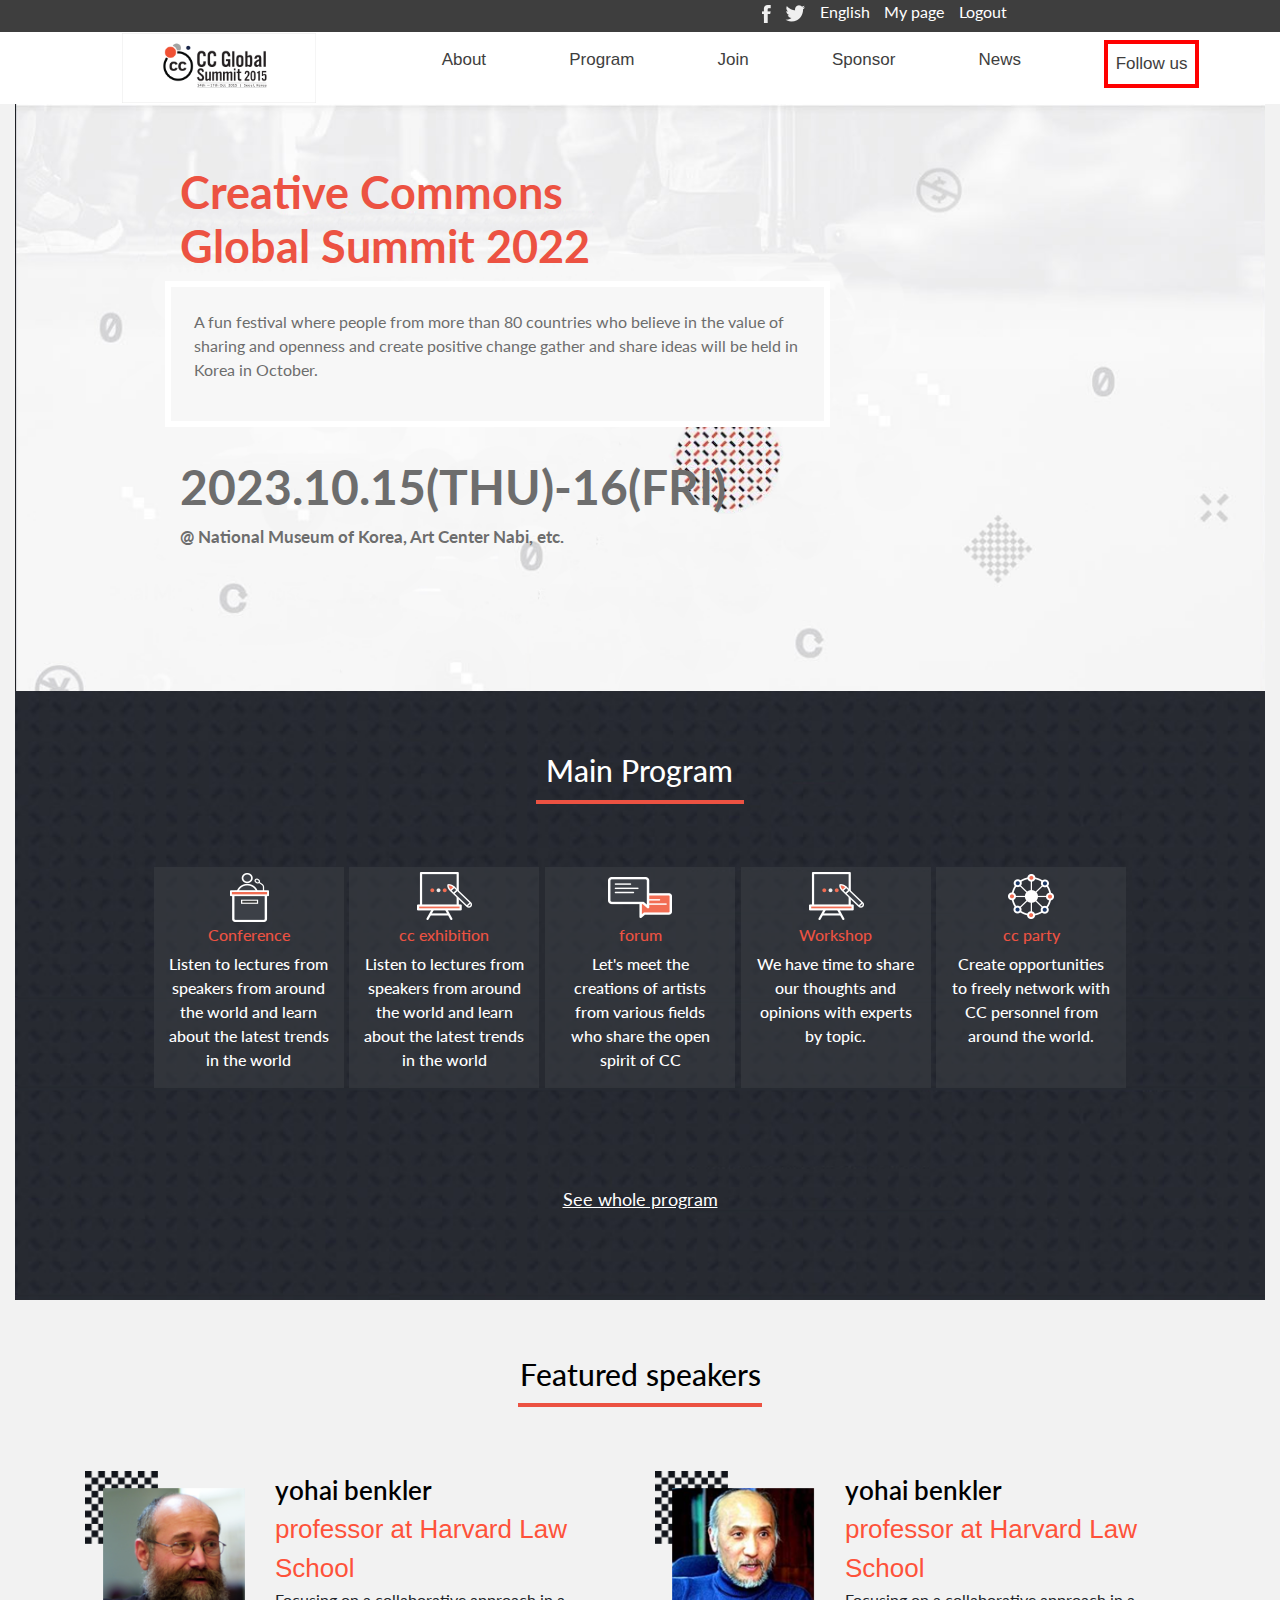
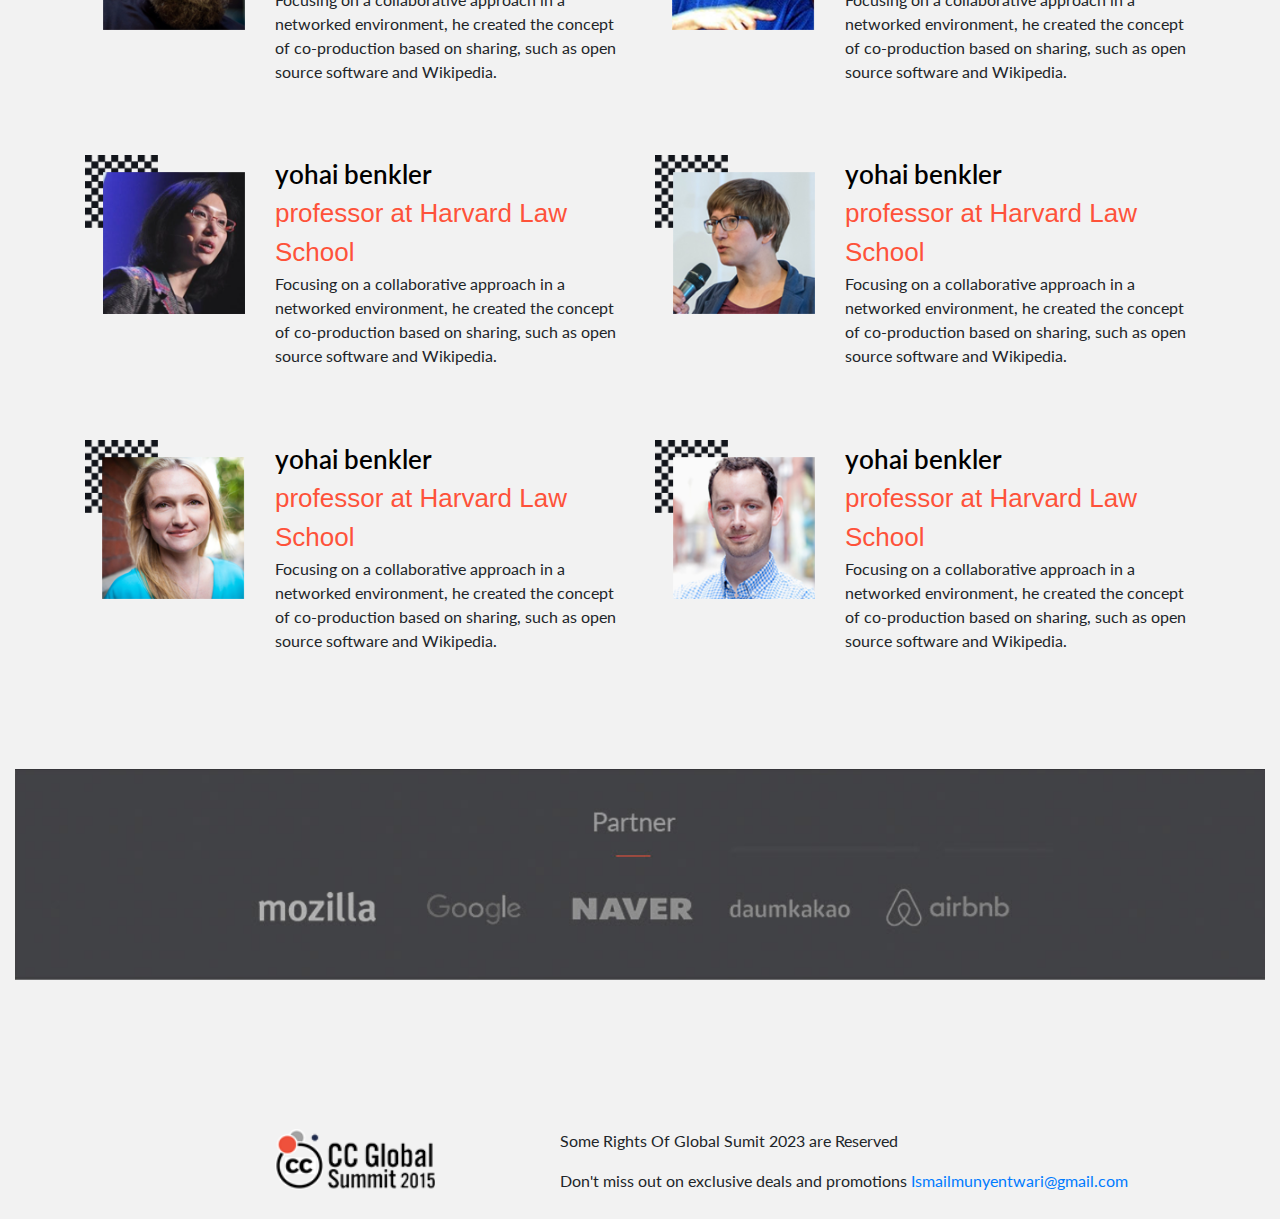
==== index.html @ f2c5ce10 "Add changes to the project" ====
<!doctype html>
<html lang="en">

<head>
    <!-- Required meta tags -->
    <meta charset="utf-8">
    <meta name="viewport" content="width=device-width, initial-scale=1, shrink-to-fit=no">
    <link href="https://fonts.googleapis.com/css2?family=Lato:ital,wght@0,300;0,700;0,900;1,400&display=swap" rel="stylesheet">

    <!-- Bootstrap CSS -->
    <link rel="stylesheet" href="https://stackpath.bootstrapcdn.com/bootstrap/4.5.2/css/bootstrap.min.css" integrity="sha384-JcKb8q3iqJ61gNV9KGb8thSsNjpSL0n8PARn9HuZOnIxN0hoP+VmmDGMN5t9UJ0Z"
        crossorigin="anonymous">

    <link rel="stylesheet" href="css/main.css">

    <title>Capstone</title>
</head>

<body>
    <div class="container-fluid">
        <!--upper navigation-->


        <div class="row top_navigation">
            <div class="col-7"></div>
            <div class="col-3">
                <ul>
                    <li>
                        <img src="images/facebook.png" alt="facebook">
                    </li>
                    <li>
                        <img src="images/twitter.png" alt="twitter">
                    </li>
                    <li>English</li>
                    <li>My page</li>
                    <li>Logout</li>
                </ul>
            </div>
            <div class="col-2"></div>
        </div>

        <!--Lower navigation-->
        <div class="row lower_navigation">
            <div class="col-1"></div>
            <div class="col-2 about_logo">
                <img src="images/about_logo.png" alt="">
            </div>
            <div class="col-1"></div>
            <div class="col-8">
                <ul>
                    <li>
                        <a href="##">About</a>
                    </li>
                    <li>
                        <a href="##">Program</a>
                    </li>
                    <li>
                        <a href="##">Join</a>
                    </li>
                    <li>
                        <a href="##">Sponsor</a>
                    </li>
                    <li>
                        <a href="##">News</a>
                    </li>
                    <li>
                        <a href="##">Follow us</a>
                    </li>
                </ul>
            </div>

        </div>




        <!--main section-->
        <div class="container-fluid main-section" style="background-image:url('images/background.png');background-repeat:no-repeat;background-size:cover;margin:0px 0px !important;">
            <div class="row">

                <div class="container">
                    <div class="row">
                        <div class="col-1"></div>
                        <div class="col-11">
                            <h1 class="main_header">Creative Commons
                                <br> Global Summit 2022</h1>
                        </div>
                    </div>
                    <div class="row">
                        <div class="col-1"></div>
                        <div class="col-7 main_paragraph">
                            <p>
                                A fun festival where people from more than 80 countries who believe in the value of sharing and openness and create positive
                                change gather and share ideas will be held in Korea in October.
                            </p>

                        </div>
                    </div>
                    <div class="row">
                        <div class="col-1"></div>
                        <div class="col-7 bottom-header">
                            <h2>
                                2023.10.15(THU)-16(FRI)
                            </h2>
                            <p>@ National Museum of Korea, Art Center Nabi, etc.</p>
                        </div>
                    </div>


                </div>
            </div>
        </div>

        <div>

            <!--midder section-->
            <section class="container-fluid midder_section" style="background-image:url('images/program-bg.png');background-repeat:no-repeat;background-size:cover">
                <div class="row">
                    <div class="col-12">
                        <center>
                            <h2>Main Program</h2>
                        </center>
                    </div>
                    <div class="container cards-container">
                        <div class="row cards">

                            <div class="col-2">
                                <center>
                                    <img src="images/program_icon_01.png" alt="">
                                </center>
                                <center>
                                    <h3>Conference</h3>
                                </center>
                                <p>Listen to lectures from speakers from around the world and learn about the latest trends
                                    in the world</p>
                            </div>
                            <div class="col-2">
                                <center>
                                    <img src="images/program_icon_04.png" alt="">
                                </center>
                                <center>
                                    <h3>cc exhibition</h3>
                                </center>
                                <p>Listen to lectures from speakers from around the world and learn about the latest trends
                                    in the world</p>
                            </div>
                            <div class="col-2">
                                <center>
                                    <img src="images/program_icon_03.png" alt="">
                                </center>
                                <center>
                                    <h3>forum</h3>
                                </center>
                                <p>Let's meet the creations of artists from various fields who share the open spirit of CC</p>
                            </div>
                            <div class="col-2">
                                <center>
                                    <img src="images/program_icon_04.png" alt="">
                                </center>
                                <center>
                                    <h3>Workshop</h3>
                                </center>
                                <p>We have time to share our thoughts and opinions with experts by topic.</p>
                            </div>
                            <div class="col-2">
                                <center>
                                    <img src="images/program_icon_05.png" alt="">
                                </center>
                                <center>
                                    <h3>cc party</h3>
                                </center>
                                <p>Create opportunities to freely network with CC personnel from around the world.</p>
                            </div>

                        </div>

                    </div>

                </div>
                <div class="row down_part">
                    <div class="col-12">

                        <center>
                            <span>
                                <a href="##">See whole program </a>
                            </span>
                        </center>

                    </div>
                </div>
            </section>




            <!--Down section-->
            <section class="container down_section">


                <div class="row">
                    <div class="col-12">
                        <center>
                            <h2>Featured speakers</h2>
                        </center>
                    </div>
                </div>

                <div class="row speakers_cards">
                    <div class="col-6">
                        <div class="row">
                            <div class="col-4 speakers">
                                <img src="images/speaker_01.png" alt="">
                            </div>
                            <div class="col-8">
                                <p>
                                    <span class="name">yohai benkler</span>
                                    <br>
                                    <span class="proffesionalism">
                                        professor at Harvard Law School
                                    </span>
                                    <br> Focusing on a collaborative approach in a networked environment, he created the concept
                                    of co-production based on sharing, such as open source software and Wikipedia.</p>
                            </div>
                        </div>
                    </div>
                    <div class="col-6">
                        <div class="row speakers">
                            <div class="col-4">
                                <img src="images/speaker_02.png" alt="">
                            </div>
                            <div class="col-8">
                                <p>
                                    <span class="name">yohai benkler</span>
                                    <br>
                                    <span class="proffesionalism">professor at Harvard Law School</span>
                                    <br> Focusing on a collaborative approach in a networked environment, he created the concept
                                    of co-production based on sharing, such as open source software and Wikipedia.</p>
                            </div>
                        </div>
                    </div>
                </div>

                <div class="row speakers_cards">
                    <div class="col-6">
                        <div class="row">
                            <div class="col-4 speakers">
                                <img src="images/speaker_03.png" alt="">
                            </div>
                            <div class="col-8">
                                <p>
                                    <span class="name">yohai benkler</span>
                                    <br>
                                    <span class="proffesionalism">
                                        professor at Harvard Law School
                                    </span>
                                    <br> Focusing on a collaborative approach in a networked environment, he created the concept
                                    of co-production based on sharing, such as open source software and Wikipedia.</p>
                            </div>
                        </div>
                    </div>
                    <div class="col-6">
                        <div class="row speakers">
                            <div class="col-4">
                                <img src="images/speaker_04.png" alt="">
                            </div>
                            <div class="col-8">
                                <p>
                                    <span class="name">yohai benkler</span>
                                    <br>
                                    <span class="proffesionalism">professor at Harvard Law School</span>
                                    <br> Focusing on a collaborative approach in a networked environment, he created the concept
                                    of co-production based on sharing, such as open source software and Wikipedia.</p>
                            </div>
                        </div>
                    </div>
                </div>


                <div class="row speakers_cards">
                    <div class="col-6">
                        <div class="row">
                            <div class="col-4 speakers">
                                <img src="images/speaker_05.png" alt="">
                            </div>
                            <div class="col-8">
                                <p>
                                    <span class="name">yohai benkler</span>
                                    <br>
                                    <span class="proffesionalism">
                                        professor at Harvard Law School
                                    </span>
                                    <br> Focusing on a collaborative approach in a networked environment, he created the concept
                                    of co-production based on sharing, such as open source software and Wikipedia.</p>
                            </div>
                        </div>
                    </div>
                    <div class="col-6">
                        <div class="row speakers">
                            <div class="col-4">
                                <img src="images/speaker_06.png" alt="">
                            </div>
                            <div class="col-8">
                                <p>
                                    <span class="name">yohai benkler</span>
                                    <br>
                                    <span class="proffesionalism">professor at Harvard Law School</span>
                                    <br> Focusing on a collaborative approach in a networked environment, he created the concept
                                    of co-production based on sharing, such as open source software and Wikipedia.</p>
                            </div>
                        </div>
                    </div>
                </div>

            </section>

            <!-- partners -->
            <div class="container-fluid partners" style="background-image:url('./images/partners.png');background-size:contain;background-repeat:no-repeat">

            </div>

            <!-- footer -->
            <div class="container footer">
                <div class="row">
                    <div class="col-2"></div>
                    <div class="col-2 footer-logo">
                        <img src="./images/logo.png" alt="">
                    </div>
                    <div class="col-1"></div>
                    <div class="col-7">
                    <p>Some Rights Of Global Sumit 2023 are Reserved</p>
                    <p>Don't miss out on exclusive deals and promotions
                        <a href="##">Ismailmunyentwari@gmail.com</a>
                    </p>
                </div>
            </div>
        </div>





        <!-- Optional JavaScript -->
        <!-- jQuery first, then Popper.js, then Bootstrap JS -->
        <script src="https://code.jquery.com/jquery-3.5.1.slim.min.js" integrity="sha384-DfXdz2htPH0lsSSs5nCTpuj/zy4C+OGpamoFVy38MVBnE+IbbVYUew+OrCXaRkfj"
            crossorigin="anonymous"></script>
        <script src="https://cdn.jsdelivr.net/npm/@popperjs/core@2.16.6/dist/umd/popper.min.js" integrity="sha384-wHAiFfRlMFy6i5SRaxvfOCifBUQy1xHdJ/yoi7FRNXMRBu5WHdZYu1hA6ZOblgut"
            crossorigin="anonymous"></script>
        <script src="https://stackpath.bootstrapcdn.com/bootstrap/4.5.2/js/bootstrap.min.js" integrity="sha384-B4gt1jrGC7Jh4AgTPSdUtOBvfO8shuf57BaghqFfPlYxofvL8/KUEfYiJOMMV+rV"
            crossorigin="anonymous"></script>
</body>

</html>
---- css/main.css ----
*{
    margin:0;
    padding:0;
    box-sizing: border-box;
    font-family: 'Lato', sans-serif;
}
body{
    background-color:#f2f2f2;
}
.top_navigation{
    height:2rem;
    background:#3e3e3e;
    
}
.top_navigation ul{
    display:flex;
}
.top_navigation ul li{
 color:white;
 margin-right:5%;
 list-style-type:none;
}


.lower_navigation{
    height:auto;
    display: flex;
    align-items:center;
    background:#ffffff;

}
.lower_navigation ul{
    display:flex;
    align-items:center;
    justify-content:space-between;
    padding-right:8%;
    
}
.lower_navigation ul li {
 list-style-type:none;
}
.lower_navigation ul li a{
    text-decoration:none;
    color: #3e3e3e;
    font-family: 'poppins', sans-serif;
    font-weight:500;
    font-size:17px;
   }
.lower_navigation ul li:nth-child(6){
    border:4px solid red;
    padding: 1% 1%;
    margin-top:1%;
   }
   .about_logo img{
       height:70px;

   }
   .main-section{
       height:auto;
       padding-bottom:10%;
       
       
   }
   .main_header{
       font-size:45px;
       color:#ec5242;
       font-weight:bold;
       padding-top:6%;
   }
   a{
    text-decoration: none;
   }
   .main_paragraph{
    background-color:#f7f7f7;
    padding:2% 2%;
    border:6px solid white;
}
   .main_paragraph p{
       color:#6d6d6d;
   }
   .bottom-header h2{
       padding-top:5%;
    font-family:'lato', sans-serif;
    font-size:48px;
    font-weight:bold;
    color:#6d6d6d;
    
   }

   .bottom-header p{
 font-family:'lato', sans-serif;
 font-size:17px;
 font-weight:bold;
 color:#6d6d6d;
 
}
.midder_section{
    padding-bottom:7%;
    height:auto;
}
.midder_section h2{
    text-align:center;
    padding-top:5%;
    width:17%;
    padding-bottom:1%;
    border-bottom:4px solid #ec5242;
    font-size:30px;
    justify-content:center;
    font-family:'lato', sans-serif;
    color:#ffffff;
}
.cards-container{
    display:flex;
    justify-content:center;
    gap:1% !important;
}
.cards{
    display: flex;
    margin-top:5%;
    justify-content:center;
    gap:0.5%;
}
.cards div{
    background-color:#3d404783;  
}
.cards .col-2:hover{
    border:2px solid white; 
}
.cards div p{
    color:white;
    text-align:center;
    font-weight:500;
    
}
.cards div h3{
    color:#ec5242;
    font-family: 'lato', sans-serif;
    font-size:16px;
    
}
.down_part{
    display:flex;
    justify-content:center;
}
.down_part{
    margin-top:8%;
}
.down_part span a{
    color:white;
    text-decoration:underline;
    font-size:18px;
    font-family:'lato', sans-serif; 
}
.down_section{
    height:auto;
    padding-bottom:8%;
}

.down_section h2{
    text-align:center;
    padding-top:5%;
    width:22%;
    border-width:20%;
    padding-bottom:1%;
    border-bottom:4px solid #ec5242;
    font-size:30px;
    justify-content:center;
    font-family:'lato', sans-serif;
    color:#000000;
}
.speakers img{
    width:100%;
}
.speakers_cards{
    margin-top:5%;
}
.name{
color:#000000;
font-size:26px;
font-weight:600;
}
.proffesionalism{
    color:#fe523a;
    font-size:26px;
    font-weight:500;
    font-family:'lato-italic', sans-serif;
}
.partners{
height:40vh;
}
.footer-logo{
    height:10vh;
}
.footer-logo img{
    width:100%;
}
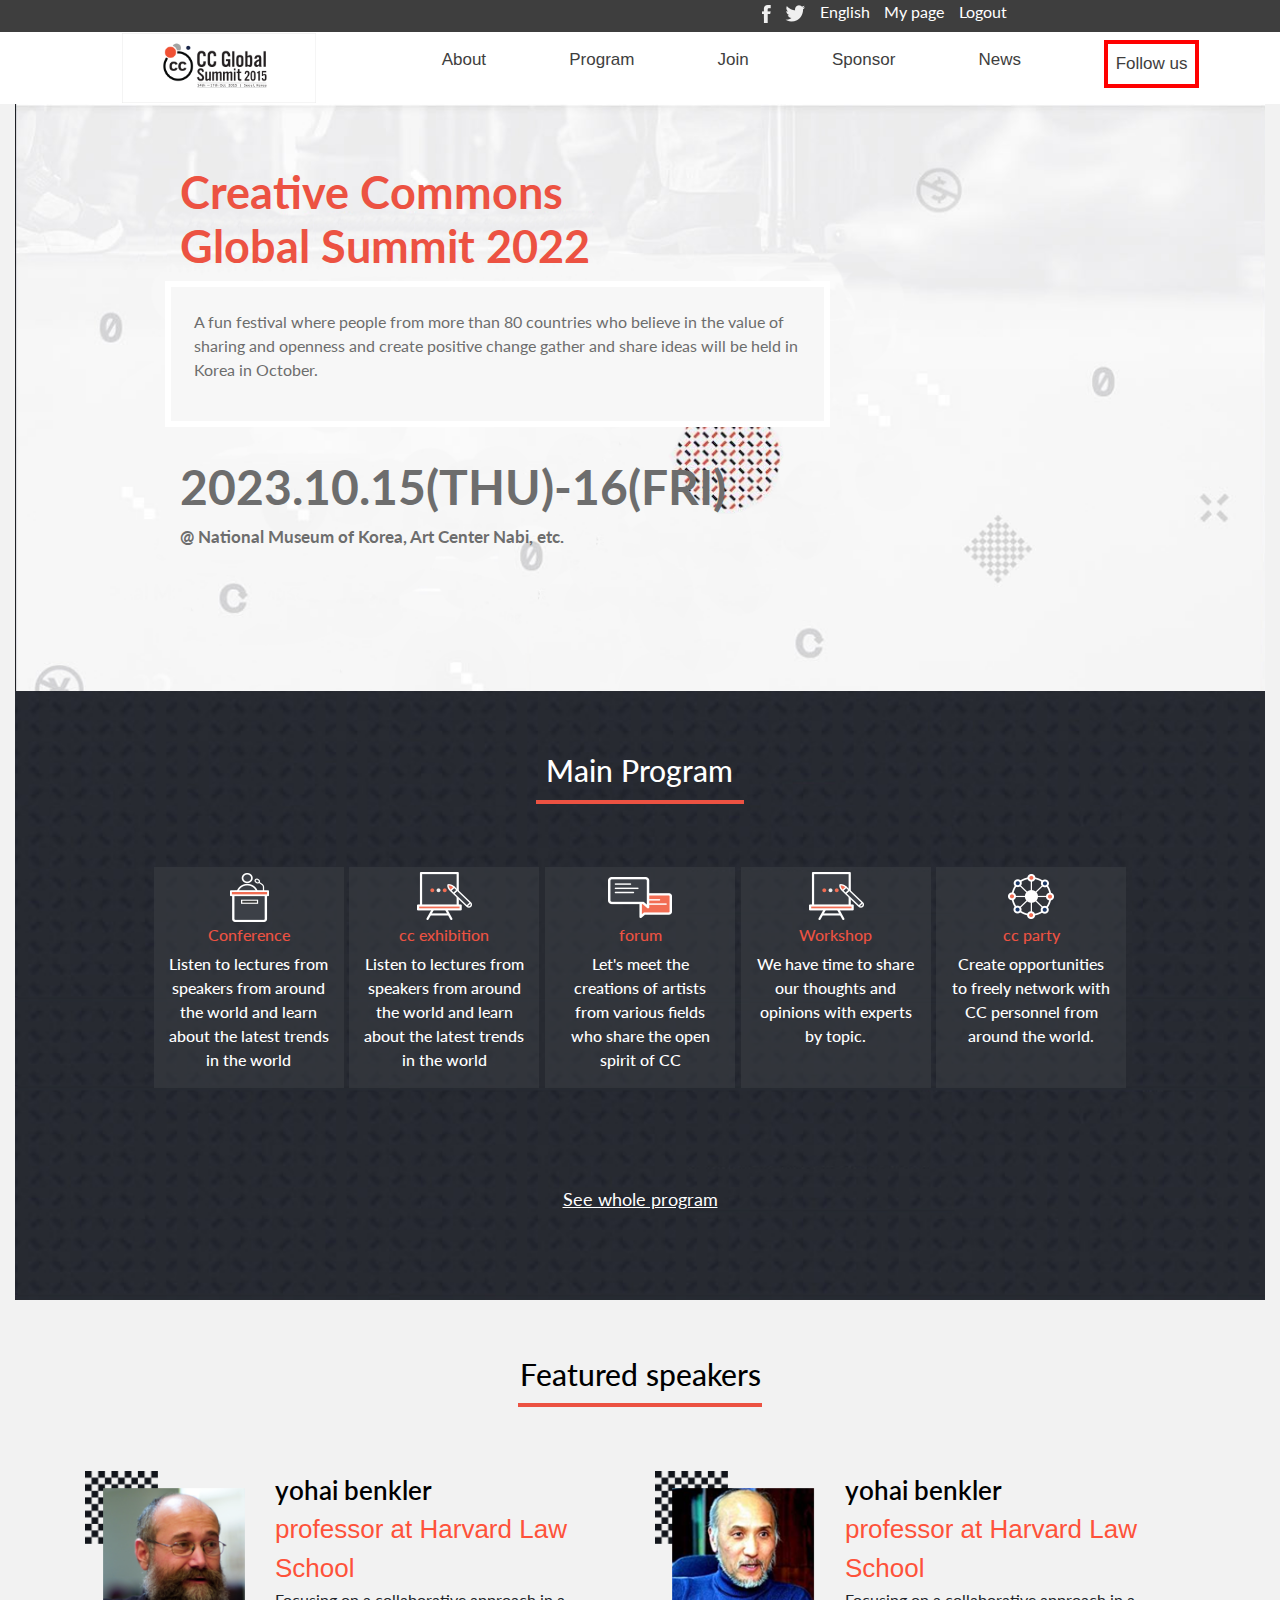
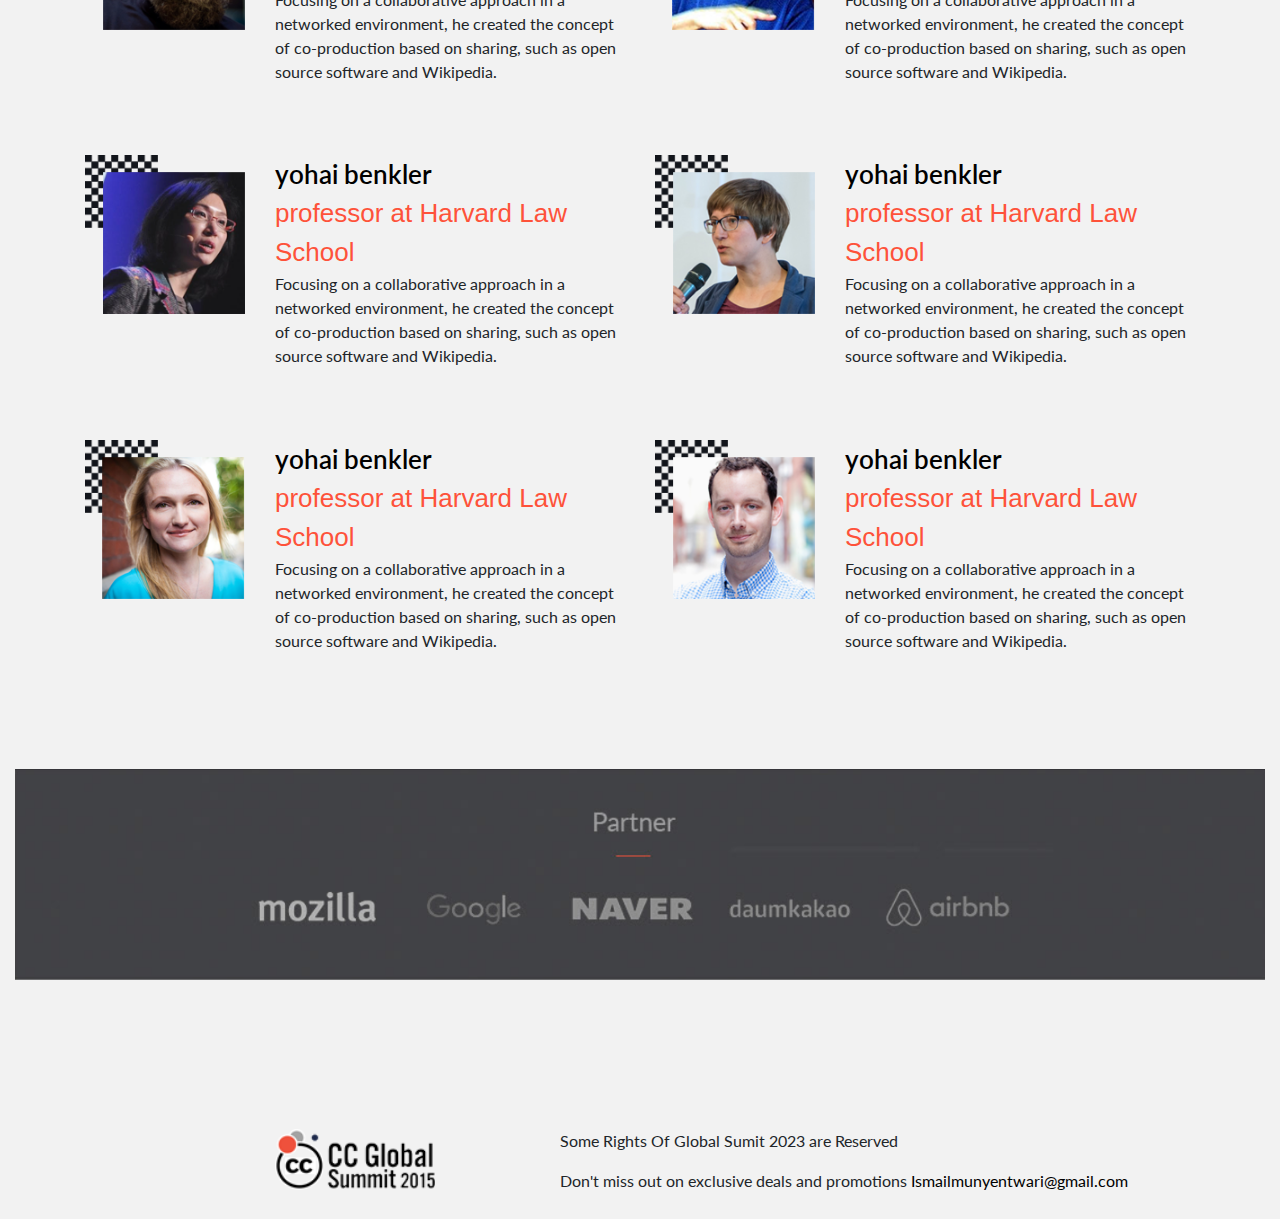
==== commit 895b3056: "Update Desktop version" ====
--- a/index.html
+++ b/index.html
@@ -49,7 +49,7 @@
             <div class="col-8">
                 <ul>
                     <li>
-                        <a href="##">About</a>
+                        <a href="about.html">About</a>
                     </li>
                     <li>
                         <a href="##">Program</a>
@@ -117,10 +117,14 @@
             <section class="container-fluid midder_section" style="background-image:url('images/program-bg.png');background-repeat:no-repeat;background-size:cover">
                 <div class="row">
                     <div class="col-12">
+
                         <center>
+
                             <h2>Main Program</h2>
                         </center>
-                    </div>
+
+                    </div>
+                    
                     <div class="container cards-container">
                         <div class="row cards">
 
@@ -319,16 +323,16 @@
             </div>
 
             <!-- footer -->
-            <div class="container footer">
+            <div class="container footer_home">
                 <div class="row">
                     <div class="col-2"></div>
-                    <div class="col-2 footer-logo">
+                    <div class="col-2 footer-logo-1">
                         <img src="./images/logo.png" alt="">
                     </div>
                     <div class="col-1"></div>
                     <div class="col-7">
                     <p>Some Rights Of Global Sumit 2023 are Reserved</p>
-                    <p>Don't miss out on exclusive deals and promotions
+                    <p class="footer_paragraph_gmail_home">Don't miss out on exclusive deals and promotions
                         <a href="##">Ismailmunyentwari@gmail.com</a>
                     </p>
                 </div>
--- a/css/main.css
+++ b/css/main.css
@@ -6,6 +6,7 @@
 }
 body{
     background-color:#f2f2f2;
+    overflow-x: hidden;
 }
 .top_navigation{
     height:2rem;
@@ -188,9 +189,147 @@
 .partners{
 height:40vh;
 }
-.footer-logo{
+.home_footer{
+    padding-top: 3%;
+}
+.footer-logo-1{
     height:10vh;
+    padding-bottom:3% ;
+}
+.footer-logo-1 img{
+    width:100%;
+}
+.footer_paragraph_gmail_home a{
+    color: #000;
+}
+/* ---------------------------ABOUT PAGE ---------------------------- */
+.about_header{
+    font-size: 50px;
+    color: #f44336;
+    font-weight: 900;
+    text-transform: uppercase;
+    padding-top: 8%;
+}
+.about_paraghraph{
+    text-align: center;
+    padding-top: 3%;
+    font-size: 20px;
+    
+}
+
+.organisation a {
+    font-weight: bold;
+    text-decoration: none;
+    color:#000;
+}
+.organisation a:hover {
+    text-decoration: underline;
+}
+.about_span{
+    color: #f44336;
+}
+.about_paragraph_second{
+    background-color: white;
+    font-size: 18px;
+    color: rgb(51, 51, 51);
+    padding:5%;
+    text-align: center;
+    margin-top: 7%;
+}
+.about_paragraph_box{
+   text-align: center;
+   font-weight: 900;    
+}
+.about_buttom_paragraph{
+    text-align: center;
+    padding-top: 4%;
+}
+.about_middle_section{
+    background-color: white;
+    padding-top: 2%;
+    font-size: 30px;
+
+    
+}
+.about_divider{
+    width: 60px;
+    height: 3px;
+    background-color: #ec5242;
+    margin-left: 7%;
+    margin-top: 2%;
+}
+
+.about_paragraph_container p{
+   font-size: 20px;
+   text-align: center;
+   padding-top: 5%;
+}
+
+.about_midlle_image img{
+    width: 100%;
+    padding-top: 4%;
+    padding-bottom: 4%;
+}
+.border_line{
+  border-bottom: 2px solid rgb(223, 223, 223);;
+}
+.about_submit_section{
+    background-color: white;
+    padding-top: 2%;
+    height: auto;
+}
+.about_header_submit h2{
+    color: rgb(51, 51, 51);
+    font-size: 24px;
+    font-weight: 700;
+    
+}
+.submit_divider{
+    width: 60px;
+    height: 3px;
+    background-color: #ec5242;
+    margin-top: 2%;
+}
+
+.submit_paragraph p{
+    text-align: center;
+    padding-left:2%;
+    padding-top: 3%;
+    font-weight: bold;
+}
+.images_section{
+    margin-top: 5%;
+}
+.images-section img{
+ width: 100%;
+ 
+ 
+}
+.images-section img:hover{
+    filter: grayscale(1);
+}
+.about_footer{
+    margin-top: 10%;
+    background:#2e2e2e;
+    color: #fff;
+    font-size: 20px;
+    height: 20vh;
+    padding-top: 2%;
+    padding-bottom:3% ;
+   
+
 }
 .footer-logo img{
-    width:100%;
-}+  
+    width: 30%;
+    
+}
+.footer_flex{
+    display: flex;
+    justify-content: space-between;
+    align-items: center;
+    
+}
+.footer_paragraph_gmail a {
+    color: #fff;
+}
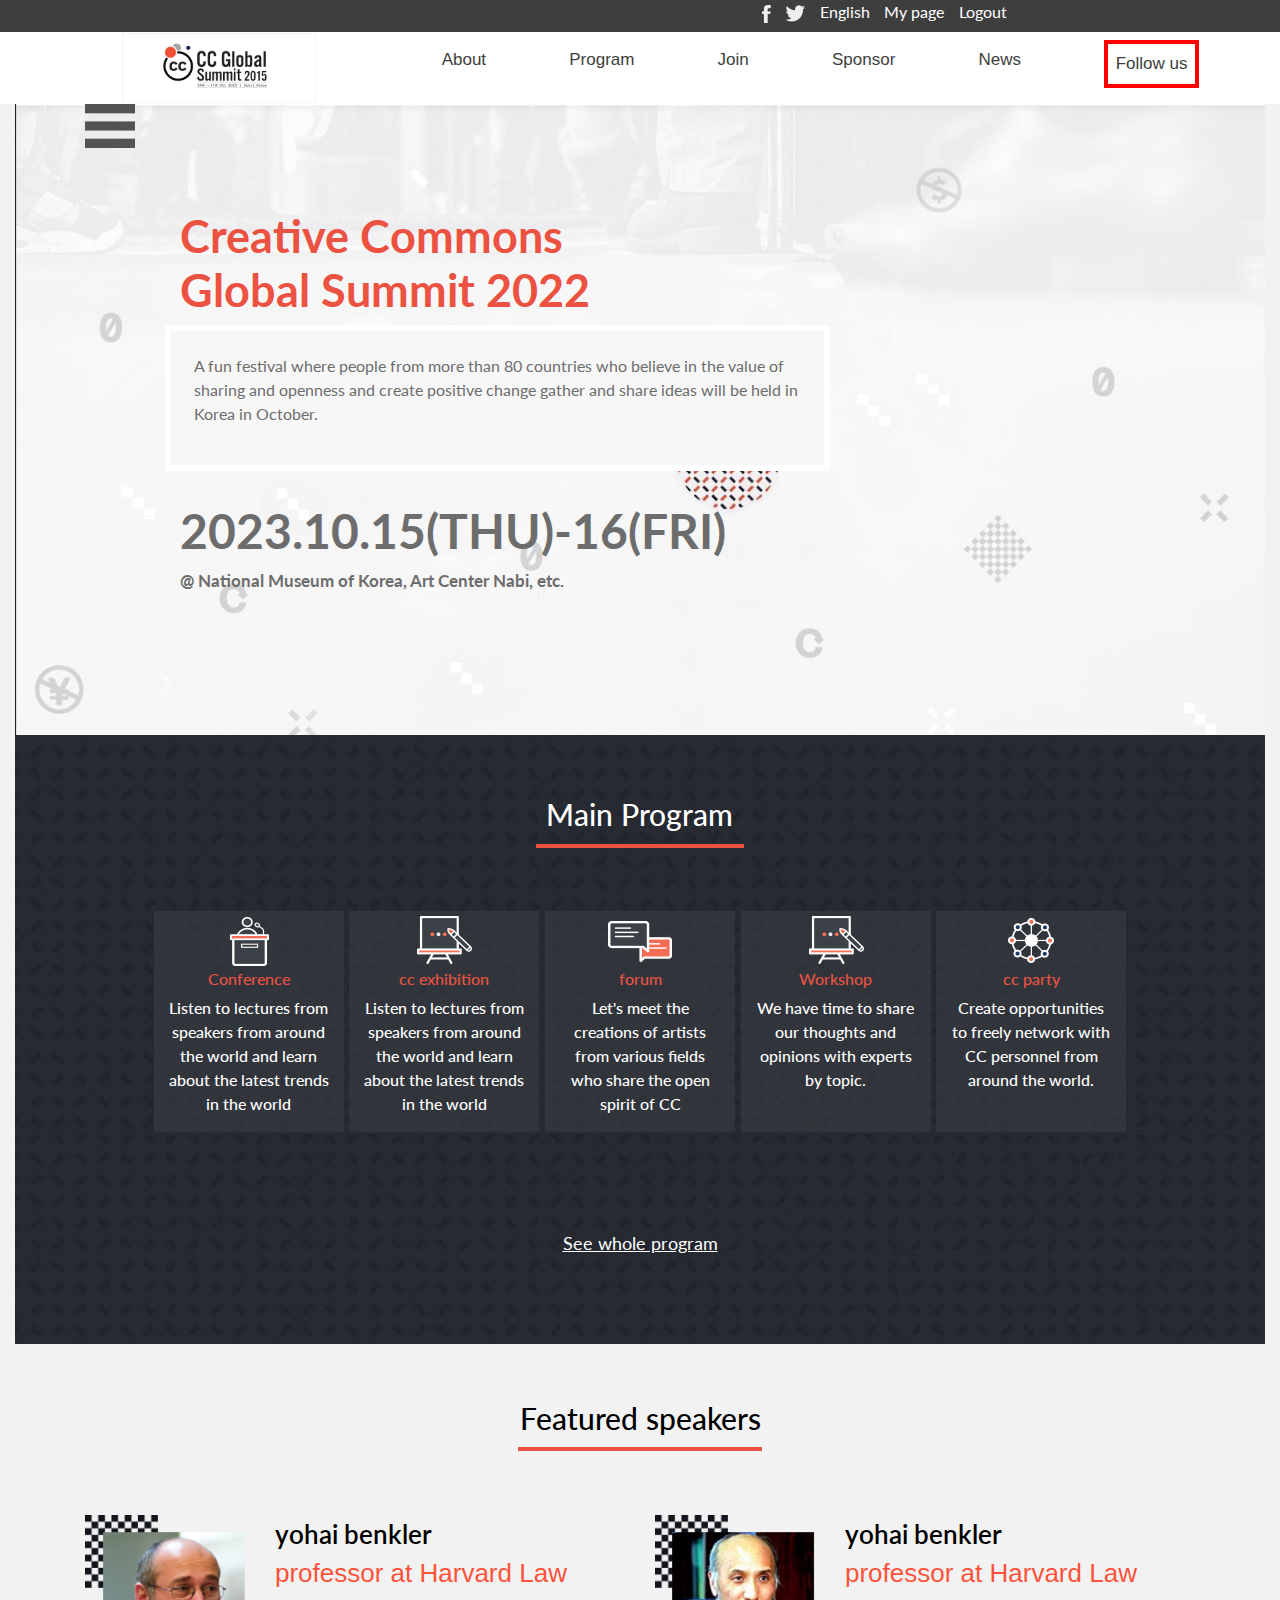
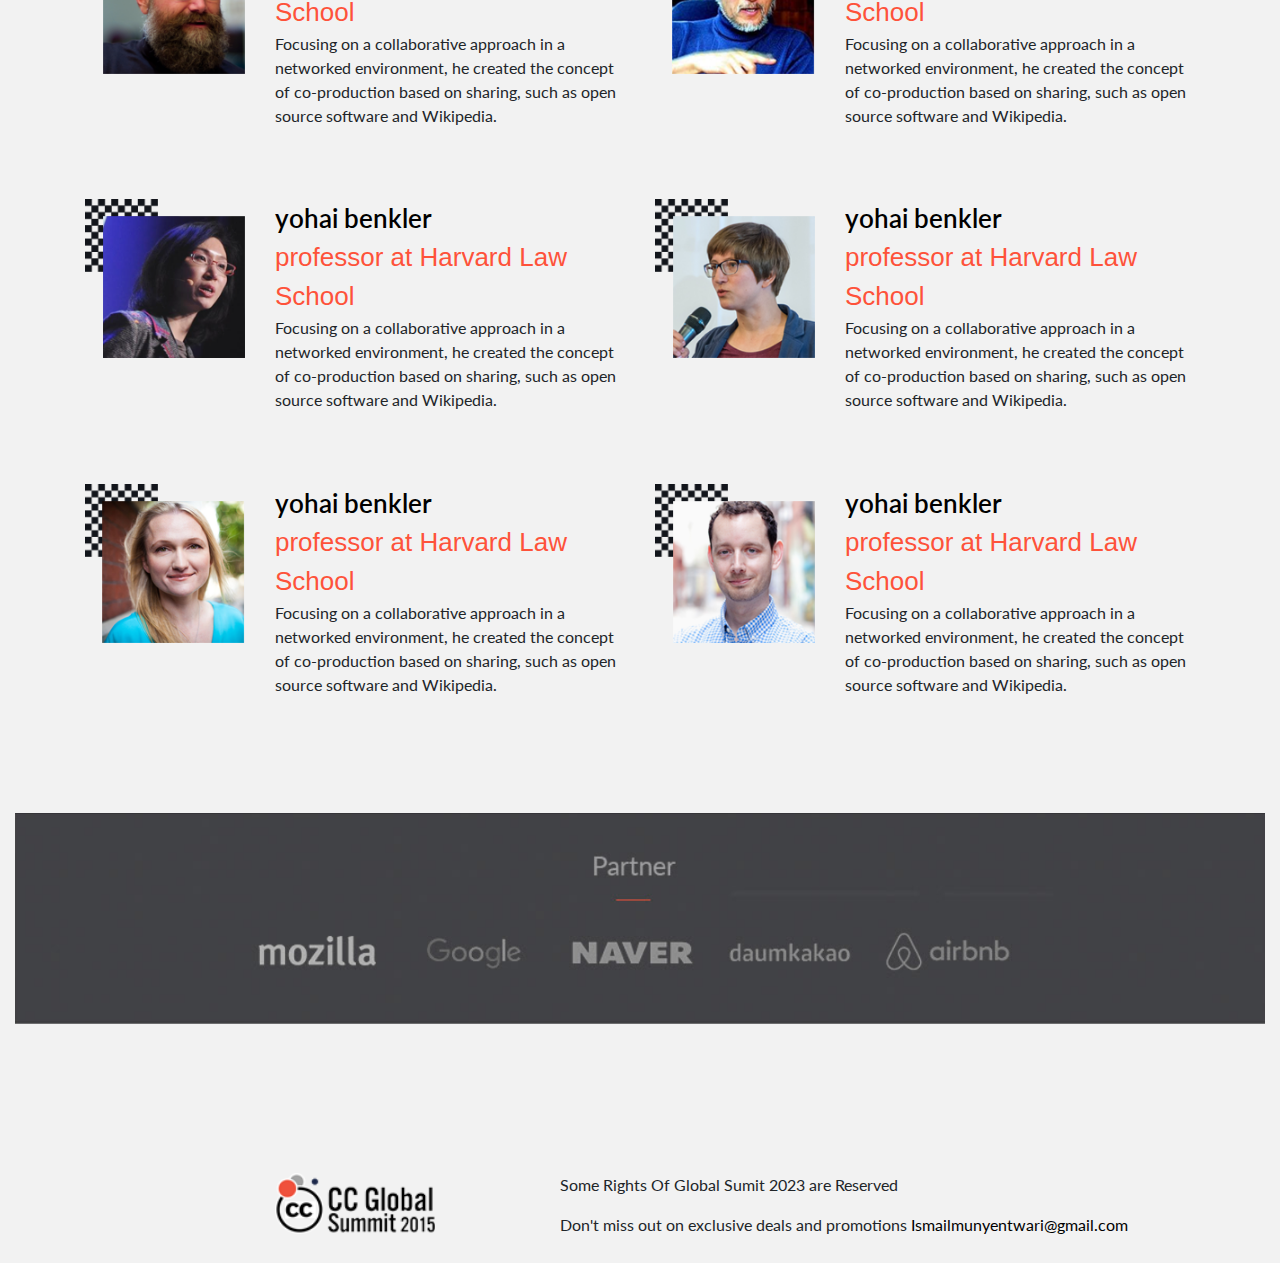
==== commit 7368e462: "Setup mobile version" ====
--- a/index.html
+++ b/index.html
@@ -70,24 +70,35 @@
             </div>
 
         </div>
+        
 
 
 
 
         <!--main section-->
         <div class="container-fluid main-section" style="background-image:url('images/background.png');background-repeat:no-repeat;background-size:cover;margin:0px 0px !important;">
+            <div class="container">
+                <div class="row">
+                    <div class="col-1 hambuger-menu">
+                        <img src="./images/mobile_menu.png" alt="menu-bar">
+    
+                    </div>
+    
+                </div>
+    
+            </div>
             <div class="row">
 
                 <div class="container">
                     <div class="row">
-                        <div class="col-1"></div>
+                        <div class="col-1 desk-div"></div>
                         <div class="col-11">
                             <h1 class="main_header">Creative Commons
                                 <br> Global Summit 2022</h1>
                         </div>
                     </div>
                     <div class="row">
-                        <div class="col-1"></div>
+                        <div class="col-1 desk-div"></div>
                         <div class="col-7 main_paragraph">
                             <p>
                                 A fun festival where people from more than 80 countries who believe in the value of sharing and openness and create positive
@@ -97,7 +108,7 @@
                         </div>
                     </div>
                     <div class="row">
-                        <div class="col-1"></div>
+                        <div class="col-1 desk-div"></div>
                         <div class="col-7 bottom-header">
                             <h2>
                                 2023.10.15(THU)-16(FRI)
--- a/css/main.css
+++ b/css/main.css
@@ -333,3 +333,26 @@
 .footer_paragraph_gmail a {
     color: #fff;
 }
+
+@media screen and (max-width:768px){
+.lower_navigation,  .top_navigation {
+    display: none;
+}
+
+.hambuger-menu {
+    padding-top: 5%;
+}
+
+.hambuger-menu img {
+    width: 100%;
+
+}
+
+.desk-div {
+    display: none;
+}
+
+}
+
+
+
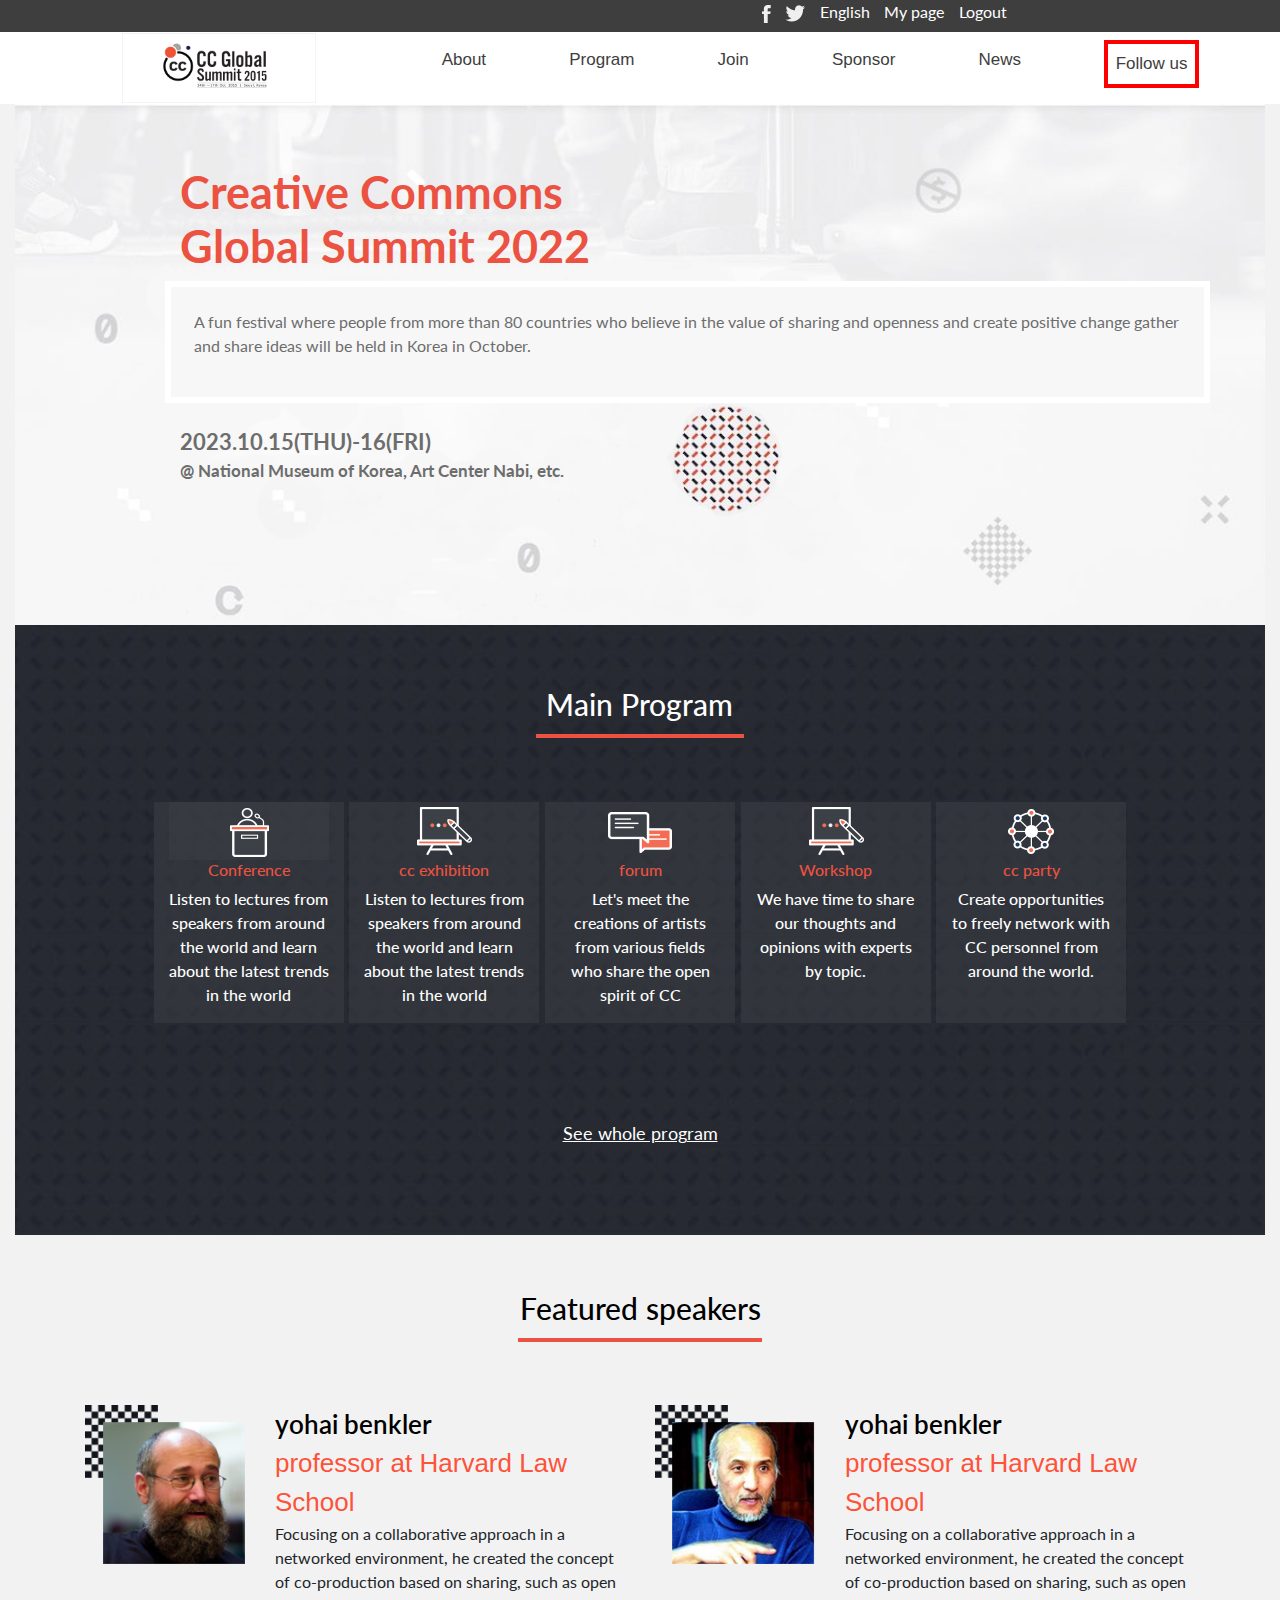
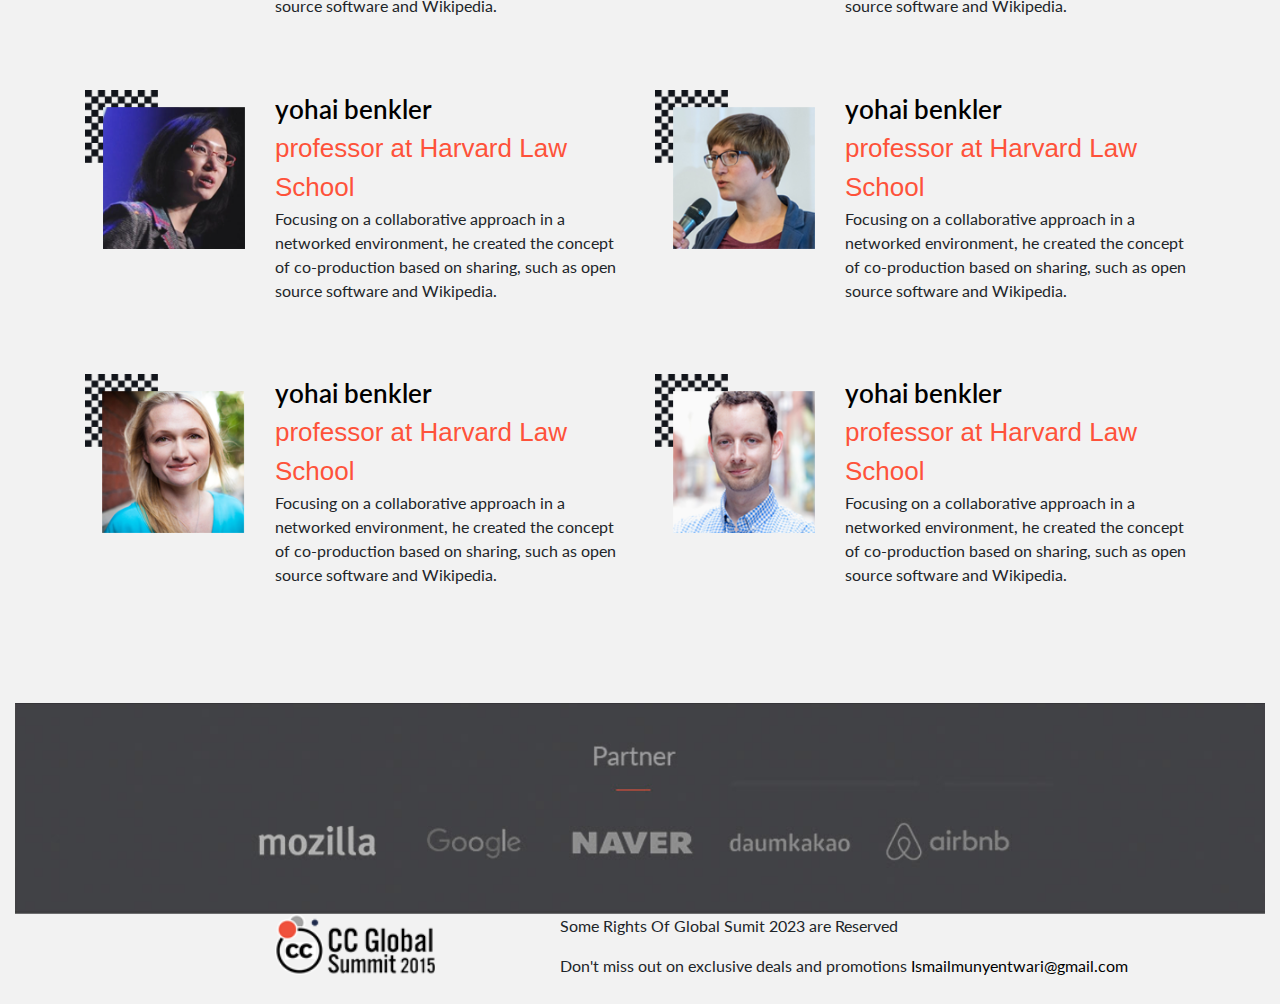
==== commit a03626a4: "Add mobile version" ====
--- a/index.html
+++ b/index.html
@@ -70,22 +70,52 @@
             </div>
 
         </div>
-        
+
 
 
 
 
         <!--main section-->
         <div class="container-fluid main-section" style="background-image:url('images/background.png');background-repeat:no-repeat;background-size:cover;margin:0px 0px !important;">
-            <div class="container">
+            <div class="container hambuger">
                 <div class="row">
                     <div class="col-1 hambuger-menu">
                         <img src="./images/mobile_menu.png" alt="menu-bar">
-    
-                    </div>
-    
-                </div>
-    
+
+                    </div>
+                </div>
+
+                <!--Hamburger drop down-->
+                <div class="container-fluid hide-menu">
+                    <div class="row">
+                        <div class="col-12 drop-down-menu">
+                            
+                            <ul>
+                                <li>
+                                    <a href="about.html">About</a>
+                                </li>
+                                <li>
+                                    <a href="##">Program</a>
+                                </li>
+                                <li>
+                                    <a href="##">Join</a>
+                                </li>
+                                <li>
+                                    <a href="##">Sponsor</a>
+                                </li>
+                                <li>
+                                    <a href="##">News</a>
+                                </li>
+                                <li>
+                                    <a href="##">Follow us</a>
+                                </li>
+                            </ul>
+                            <span class="close_button">&times;</span>
+                        </div>
+                    </div>
+                </div>
+
+
             </div>
             <div class="row">
 
@@ -99,7 +129,7 @@
                     </div>
                     <div class="row">
                         <div class="col-1 desk-div"></div>
-                        <div class="col-7 main_paragraph">
+                        <div class="col-11 main_paragraph">
                             <p>
                                 A fun festival where people from more than 80 countries who believe in the value of sharing and openness and create positive
                                 change gather and share ideas will be held in Korea in October.
@@ -110,10 +140,9 @@
                     <div class="row">
                         <div class="col-1 desk-div"></div>
                         <div class="col-7 bottom-header">
-                            <h2>
-                                2023.10.15(THU)-16(FRI)
-                            </h2>
-                            <p>@ National Museum of Korea, Art Center Nabi, etc.</p>
+                            <p>
+                                <span class="header-paragraph">2023.10.15(THU)-16(FRI)</span>
+                                <br> @ National Museum of Korea, Art Center Nabi, etc.</p>
                         </div>
                     </div>
 
@@ -135,14 +164,16 @@
                         </center>
 
                     </div>
-                    
+
                     <div class="container cards-container">
                         <div class="row cards">
 
                             <div class="col-2">
-                                <center>
-                                    <img src="images/program_icon_01.png" alt="">
-                                </center>
+                                <div>
+                                    <center>
+                                        <img src="images/program_icon_01.png" alt="">
+                                    </center>
+                                </div>
                                 <center>
                                     <h3>Conference</h3>
                                 </center>
@@ -190,6 +221,108 @@
                         </div>
 
                     </div>
+
+
+                    <!--- mobile cards -->
+                    <div class="container cards-mobile">
+                        <div class="row cards">
+
+                            <div class="col-11">
+                                <div class="row card-contents">
+
+                                    <div class="col-3">
+                                        <img src="images/program_icon_01.png" alt="">
+                                    </div>
+
+                                    <div class="col-4">
+                                        <h3>Conference</h3>
+                                    </div>
+                                    <div class="col-5">
+                                        <p>Listen to lectures from speakers from around the world and learn about the latest
+                                            trends in the world</p>
+                                    </div>
+                                </div>
+                            </div>
+                            <div class="col-11">
+                                <div class="row card-contents">
+
+                                    <div class="col-3">
+                                        <img src="images/program_icon_04.png" alt="">
+                                    </div>
+                                    <div class="col-4">
+                                        <h3>cc exhibition</h3>
+                                    </div>
+
+                                    <div class="col-5">
+                                        <p>Listen to lectures from speakers from around the world and learn about the latest
+                                            trends in the world</p>
+                                    </div>
+                                </div>
+                            </div>
+                            <div class="col-11">
+
+                                <div class="row card-contents">
+                                    <div class="col-3">
+                                        <img src="images/program_icon_03.png" alt="">
+                                    </div>
+
+
+                                    <div class="col-4">
+                                        <h3>forum</h3>
+                                    </div>
+
+                                    <div class="col-5">
+                                        <p>Let's meet the creations of artists from various fields who share the open spirit
+                                            of CC</p>
+                                    </div>
+                                </div>
+                            </div>
+                            <div class="col-11">
+                                <div class="row card-contents">
+
+                                    <div class="col-3">
+                                        <img src="images/program_icon_04.png" alt="">
+                                    </div>
+
+
+                                    <div class="col-4">
+                                        <h3>Workshop</h3>
+                                    </div>
+
+                                    <div class="col-5">
+                                        <p>We have time to share our thoughts and opinions with experts by topic.</p>
+                                    </div>
+                                </div>
+                            </div>
+                            <div class="col-11">
+                                <div class="row card-contents">
+
+                                    <div class="col-3">
+                                        <img src="images/program_icon_05.png" alt="">
+
+                                    </div>
+
+                                    <div class="col-4">
+                                        <h3>cc party</h3>
+                                    </div>
+
+                                    <div class="col-5">
+                                        <p>Create opportunities to freely network with CC personnel from around the world.</p>
+                                    </div>
+                                </div>
+                            </div>
+
+                        </div>
+                        <div class="row">
+                            <div class="col-1"></div>
+                            <div class="col-10 join_summit">
+                                <center>Join summit 2024</center>
+                            </div>
+
+                        </div>
+
+                    </div>
+
 
                 </div>
                 <div class="row down_part">
@@ -209,7 +342,7 @@
 
 
             <!--Down section-->
-            <section class="container down_section">
+            <section class="container down_section" id="desktop_speakers">
 
 
                 <div class="row">
@@ -327,9 +460,171 @@
                 </div>
 
             </section>
-
+            <!--Mobile speaker parts-->
+            <!--Down section-->
+            <section class="container down_section" id="mobile_skpeakers">
+
+
+                <div class="row">
+                    <div class="col-12">
+                        <center>
+                            <h2>Featured speakers</h2>
+                        </center>
+                    </div>
+                </div>
+
+                <div class="row speakers_cards">
+                    <div class="row">
+                        <div class="col-12">
+                            <div class="row">
+                                <div class="col-4 speakers">
+                                    <img src="images/speaker_01.png" alt="">
+                                </div>
+                                <div class="col-8">
+                                    <p>
+                                        <span class="name">yohai benkler</span>
+                                        <br>
+                                        <span class="proffesionalism">
+                                            professor at Harvard Law School
+                                        </span>
+                                        <br> Focusing on a collaborative approach in a networked environment, he created the
+                                        concept of co-production based on sharing, such as open source software and Wikipedia.</p>
+                                </div>
+                            </div>
+                        </div>
+                    </div>
+
+                    <div class="row">
+                        <div class="col-12">
+                            <div class="row">
+                                <div class="col-4 speakers">
+                                    <img src="images/speaker_02.png" alt="">
+                                </div>
+                                <div class="col-8">
+                                    <p>
+                                        <span class="name">yohai benkler</span>
+                                        <br>
+                                        <span class="proffesionalism">
+                                            professor at Harvard Law School
+                                        </span>
+                                        <br> Focusing on a collaborative approach in a networked environment, he created the
+                                        concept of co-production based on sharing, such as open source software and Wikipedia.</p>
+                                </div>
+                            </div>
+                        </div>
+                    </div>
+
+                    <!--Hiden speakers section in Mobile version-->
+                    <div class="row">
+                        <div class="col-1"></div>
+                        <div class="col-11" id="click_more">
+                            <p class="more_button">click for More </p>
+                        </div>
+                    </div>
+                    <!--Hiden speakers section in Mobile version-->
+
+                    <section class="hiden">
+                        <div class="row">
+                            <div class="col-12">
+                                <div class="row">
+                                    <div class="col-4 speakers">
+                                        <img src="images/speaker_03.png" alt="">
+                                    </div>
+                                    <div class="col-8">
+                                        <p>
+                                            <span class="name">yohai benkler</span>
+                                            <br>
+                                            <span class="proffesionalism">
+                                                professor at Harvard Law School
+                                            </span>
+                                            <br> Focusing on a collaborative approach in a networked environment, he created
+                                            the concept of co-production based on sharing, such as open source software and
+                                            Wikipedia.</p>
+                                    </div>
+                                </div>
+                            </div>
+                        </div>
+
+
+
+                        <div class="row">
+                            <div class="col-12">
+                                <div class="row">
+                                    <div class="col-4 speakers">
+                                        <img src="images/speaker_04.png" alt="">
+                                    </div>
+                                    <div class="col-8">
+                                        <p>
+                                            <span class="name">yohai benkler</span>
+                                            <br>
+                                            <span class="proffesionalism">
+                                                professor at Harvard Law School
+                                            </span>
+                                            <br> Focusing on a collaborative approach in a networked environment, he created
+                                            the concept of co-production based on sharing, such as open source software and
+                                            Wikipedia.</p>
+                                    </div>
+                                </div>
+                            </div>
+                        </div>
+
+
+                        <div class="row">
+                            <div class="col-12">
+                                <div class="row">
+                                    <div class="col-4 speakers">
+                                        <img src="images/speaker_05.png" alt="">
+                                    </div>
+                                    <div class="col-8">
+                                        <p>
+                                            <span class="name">yohai benkler</span>
+                                            <br>
+                                            <span class="proffesionalism">
+                                                professor at Harvard Law School
+                                            </span>
+                                            <br> Focusing on a collaborative approach in a networked environment, he created
+                                            the concept of co-production based on sharing, such as open source software and
+                                            Wikipedia.</p>
+                                    </div>
+                                </div>
+                            </div>
+                        </div>
+
+
+
+                        <div class="row">
+                            <div class="col-12">
+                                <div class="row">
+                                    <div class="col-4 speakers">
+                                        <img src="images/speaker_06.png" alt="">
+                                    </div>
+                                    <div class="col-8">
+                                        <p>
+                                            <span class="name">yohai benkler</span>
+                                            <br>
+                                            <span class="proffesionalism">
+                                                professor at Harvard Law School
+                                            </span>
+                                            <br> Focusing on a collaborative approach in a networked environment, he created
+                                            the concept of co-production based on sharing, such as open source software and
+                                            Wikipedia.</p>
+                                    </div>
+                                </div>
+                            </div>
+                        </div>
+                        <!--Hiden speakers section in Mobile version-->
+
+                        <div class="row">
+
+                            <div class="col-8" id="click_less">
+                                <p class="more_button">click for less </p>
+                            </div>
+                        </div>
+                    </section>
+            </section>
             <!-- partners -->
-            <div class="container-fluid partners" style="background-image:url('./images/partners.png');background-size:contain;background-repeat:no-repeat">
+            <div class="w-100 partners">
+                <img src="./images/partners.png" alt="">
 
             </div>
 
@@ -342,26 +637,27 @@
                     </div>
                     <div class="col-1"></div>
                     <div class="col-7">
-                    <p>Some Rights Of Global Sumit 2023 are Reserved</p>
-                    <p class="footer_paragraph_gmail_home">Don't miss out on exclusive deals and promotions
-                        <a href="##">Ismailmunyentwari@gmail.com</a>
-                    </p>
+                        <p>Some Rights Of Global Sumit 2023 are Reserved</p>
+                        <p class="footer_paragraph_gmail_home">Don't miss out on exclusive deals and promotions
+                            <a href="##">Ismailmunyentwari@gmail.com</a>
+                        </p>
+                    </div>
                 </div>
             </div>
-        </div>
-
-
-
-
-
-        <!-- Optional JavaScript -->
-        <!-- jQuery first, then Popper.js, then Bootstrap JS -->
-        <script src="https://code.jquery.com/jquery-3.5.1.slim.min.js" integrity="sha384-DfXdz2htPH0lsSSs5nCTpuj/zy4C+OGpamoFVy38MVBnE+IbbVYUew+OrCXaRkfj"
-            crossorigin="anonymous"></script>
-        <script src="https://cdn.jsdelivr.net/npm/@popperjs/core@2.16.6/dist/umd/popper.min.js" integrity="sha384-wHAiFfRlMFy6i5SRaxvfOCifBUQy1xHdJ/yoi7FRNXMRBu5WHdZYu1hA6ZOblgut"
-            crossorigin="anonymous"></script>
-        <script src="https://stackpath.bootstrapcdn.com/bootstrap/4.5.2/js/bootstrap.min.js" integrity="sha384-B4gt1jrGC7Jh4AgTPSdUtOBvfO8shuf57BaghqFfPlYxofvL8/KUEfYiJOMMV+rV"
-            crossorigin="anonymous"></script>
+
+
+
+
+
+            <!-- Optional JavaScript -->
+            <!-- jQuery first, then Popper.js, then Bootstrap JS -->
+            <script src="https://code.jquery.com/jquery-3.5.1.slim.min.js" integrity="sha384-DfXdz2htPH0lsSSs5nCTpuj/zy4C+OGpamoFVy38MVBnE+IbbVYUew+OrCXaRkfj"
+                crossorigin="anonymous"></script>
+            <script src="https://cdn.jsdelivr.net/npm/@popperjs/core@2.16.6/dist/umd/popper.min.js" integrity="sha384-wHAiFfRlMFy6i5SRaxvfOCifBUQy1xHdJ/yoi7FRNXMRBu5WHdZYu1hA6ZOblgut"
+                crossorigin="anonymous"></script>
+            <script src="https://stackpath.bootstrapcdn.com/bootstrap/4.5.2/js/bootstrap.min.js" integrity="sha384-B4gt1jrGC7Jh4AgTPSdUtOBvfO8shuf57BaghqFfPlYxofvL8/KUEfYiJOMMV+rV"
+                crossorigin="anonymous"></script>
+            <script src="main.js"></script>
 </body>
 
 </html>--- a/css/main.css
+++ b/css/main.css
@@ -79,11 +79,12 @@
    .main_paragraph p{
        color:#6d6d6d;
    }
-   .bottom-header h2{
-       padding-top:5%;
+  .bottom-header{
+      padding-top:2%;
+  }
+   .bottom-header .header-paragraph{
     font-family:'lato', sans-serif;
-    font-size:48px;
-    font-weight:bold;
+    font-size:22px;
     color:#6d6d6d;
     
    }
@@ -187,7 +188,11 @@
     font-family:'lato-italic', sans-serif;
 }
 .partners{
-height:40vh;
+height:auto;
+}
+.partners img{
+    height:20%vh;
+    width:100%;
 }
 .home_footer{
     padding-top: 3%;
@@ -331,28 +336,185 @@
     
 }
 .footer_paragraph_gmail a {
-    color: #fff;
+    color: #fff; 
+}
+/*..........Responsivenes.............  */ 
+
+.hambuger {
+    display:none;
+}
+.cards-mobile{
+    display:none;
+}
+.join_summit{
+
+    display:none;
+}
+.down_part{
+    display:block;
+}
+#mobile_skpeakers{
+    display: none;
+}
+.partners{
+    display:block;
+}
+.foot_home{
+    display:block;
 }
 
 @media screen and (max-width:768px){
 .lower_navigation,  .top_navigation {
     display: none;
 }
-
+.hambuger {
+    display:block;
+}
 .hambuger-menu {
-    padding-top: 5%;
-}
-
-.hambuger-menu img {
-    width: 100%;
-
+    padding-top: 6%;
 }
 
 .desk-div {
     display: none;
 }
 
-}
-
-
-
+/*.............cards..............*/
+
+
+.cards-mobile{
+    display:block;
+}
+.cards-container{
+    display:none;
+}
+.card-contents{
+    display:flex;
+    align-items:center;
+    justify-content:space-between;
+}
+.cards div p{
+    color:white;
+    text-align:initial;
+    font-weight:500;
+    
+}
+.cards .col-11{
+    margin-bottom:2%;
+   
+}
+.join_summit{
+    background: #ec5242;
+    color:#ffffff;
+    display:block;
+    display:flex;
+    justify-content: center;
+    font-weight:600;
+    align-items:center;
+    font-size:1rem; 
+    margin-top:3%;
+    padding:7% 0%;
+    border-radius:4px;
+    height: 8vh;
+}
+.down_part{
+    display:none;
+}
+#mobile_skpeakers{
+    display: block;
+}
+#desktop_speakers{
+    display:none;
+}
+.partners{
+    display:none;
+}
+.footer_home{
+    display:none;
+}
+.hiden{
+    transform: translate(0%,0%);
+    display:none;
+    transition:300ms linear;
+}
+.more_button{
+    color:#000000;
+    display:block;
+    display:flex;
+    flex-direction:row;
+    justify-content: center;
+    font-weight:600;
+    align-items:center;
+    font-size:1rem; 
+    margin-top:3%;
+    border:2px solid black;
+    border-radius:4px;
+     padding:1rem 6rem;
+}
+.drop-down-menu{
+    background:#6d6d6d;
+    transform: translate(-16%,0%);
+    position: fixed;
+    z-index:1;
+    top:0;
+     opacity:0.88;
+    bottom:0;
+    display:flex;
+    justify-content:space-between;
+
+    }
+    .hide-menu{
+        display: none;
+    }
+   
+        .close_button{
+            color:white;
+            font-size:30px;
+            font-weight:bold;
+        }
+    .drop-down-menu ul{
+        padding-top:3%;
+        display:flex;
+        flex-direction:column;
+        gap:3%;
+        
+        }
+.drop-down-menu ul li{
+list-style-type:none;
+font-size:20px;
+
+}
+.drop-down-menu ul li:hover{
+  background-color:#78907776;
+  font-size:24px;
+  
+    
+    }
+.drop-down-menu ul li a{
+    color: white;
+    text-decoration:none;
+    font-weight:bold;
+    
+    }
+    .classoverlay{
+        background:rgba(0,0, 0,.5);
+        position:fixed;
+        top:0;
+        right:0;
+        transition: 500ms ease-in-out;
+        pointer-events: all;
+        left:0;
+        bottom:0;
+    }
+    /* abaut page responsiveness */
+    .about_header{
+    font-size: 40px;
+    color: #f44336;
+    font-weight: 900;
+    text-transform: uppercase;
+    padding-top: 8%;
+}
+
+}
+
+
+
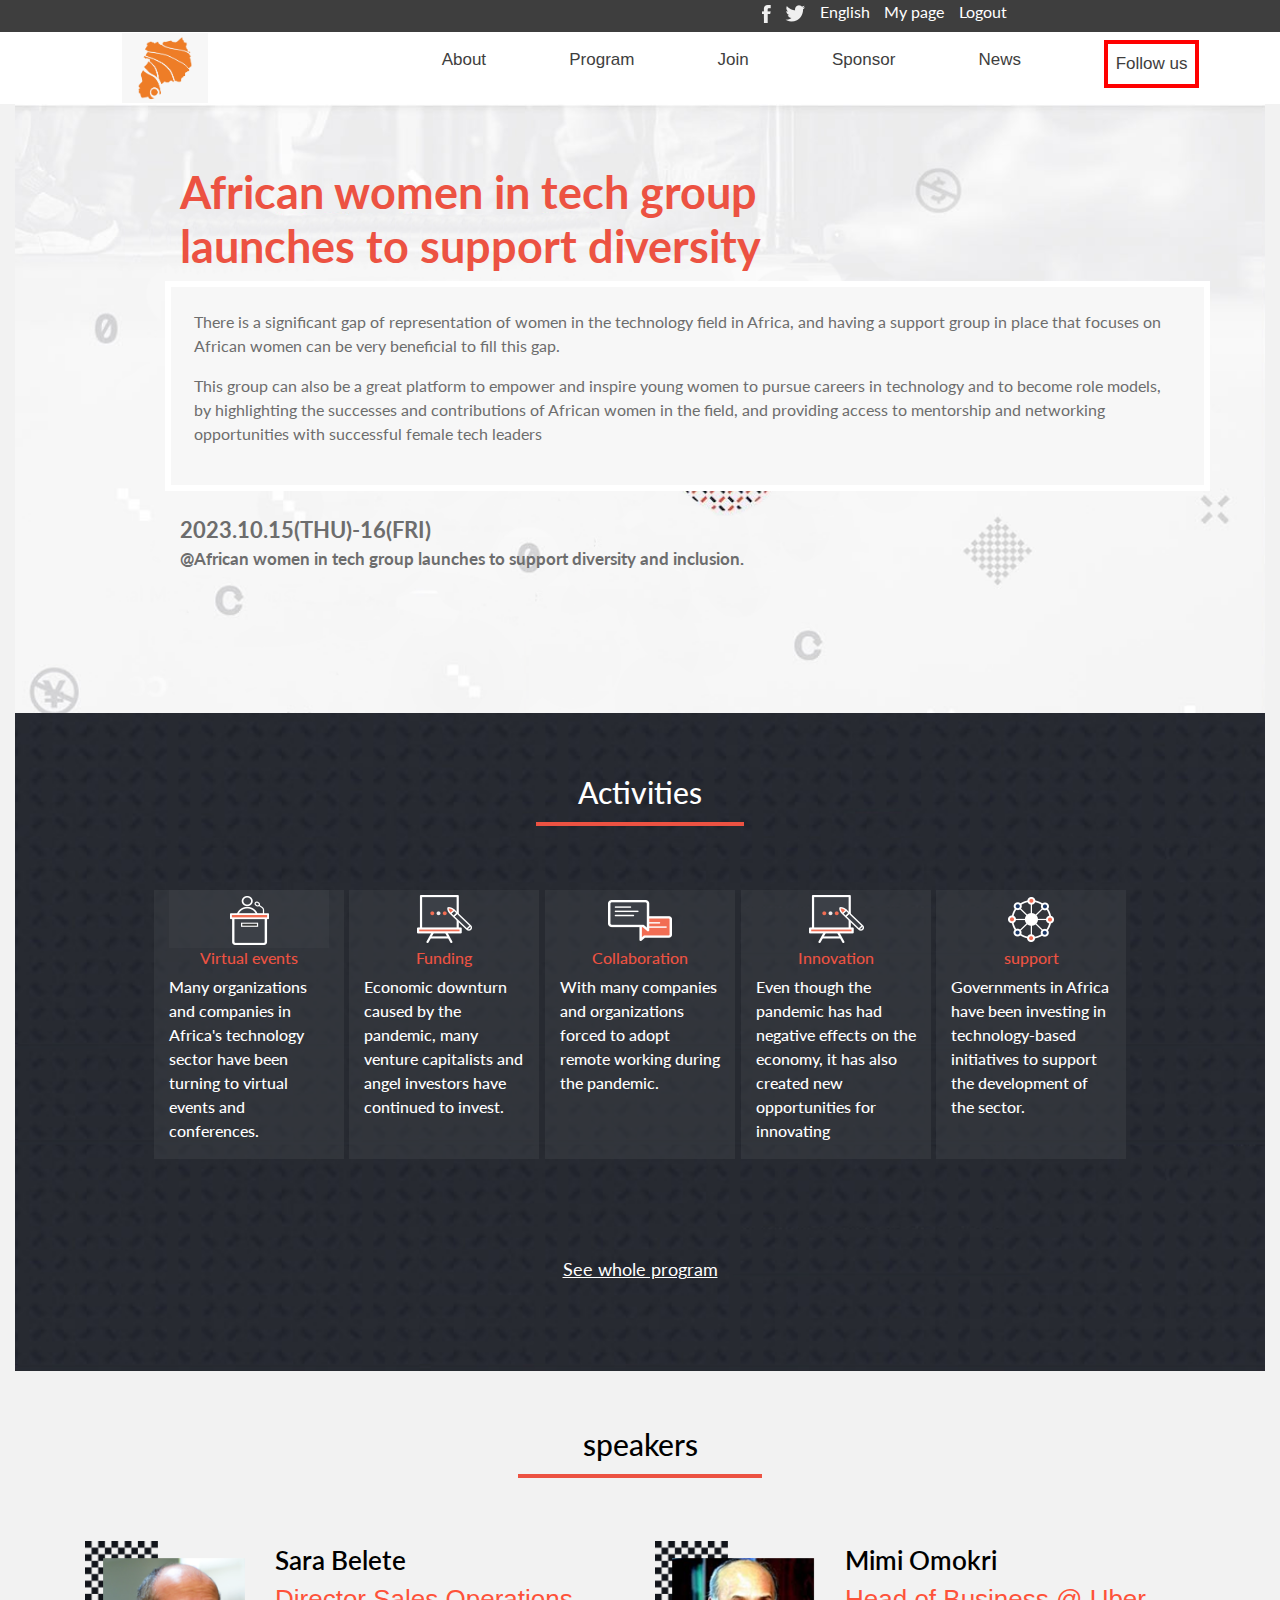
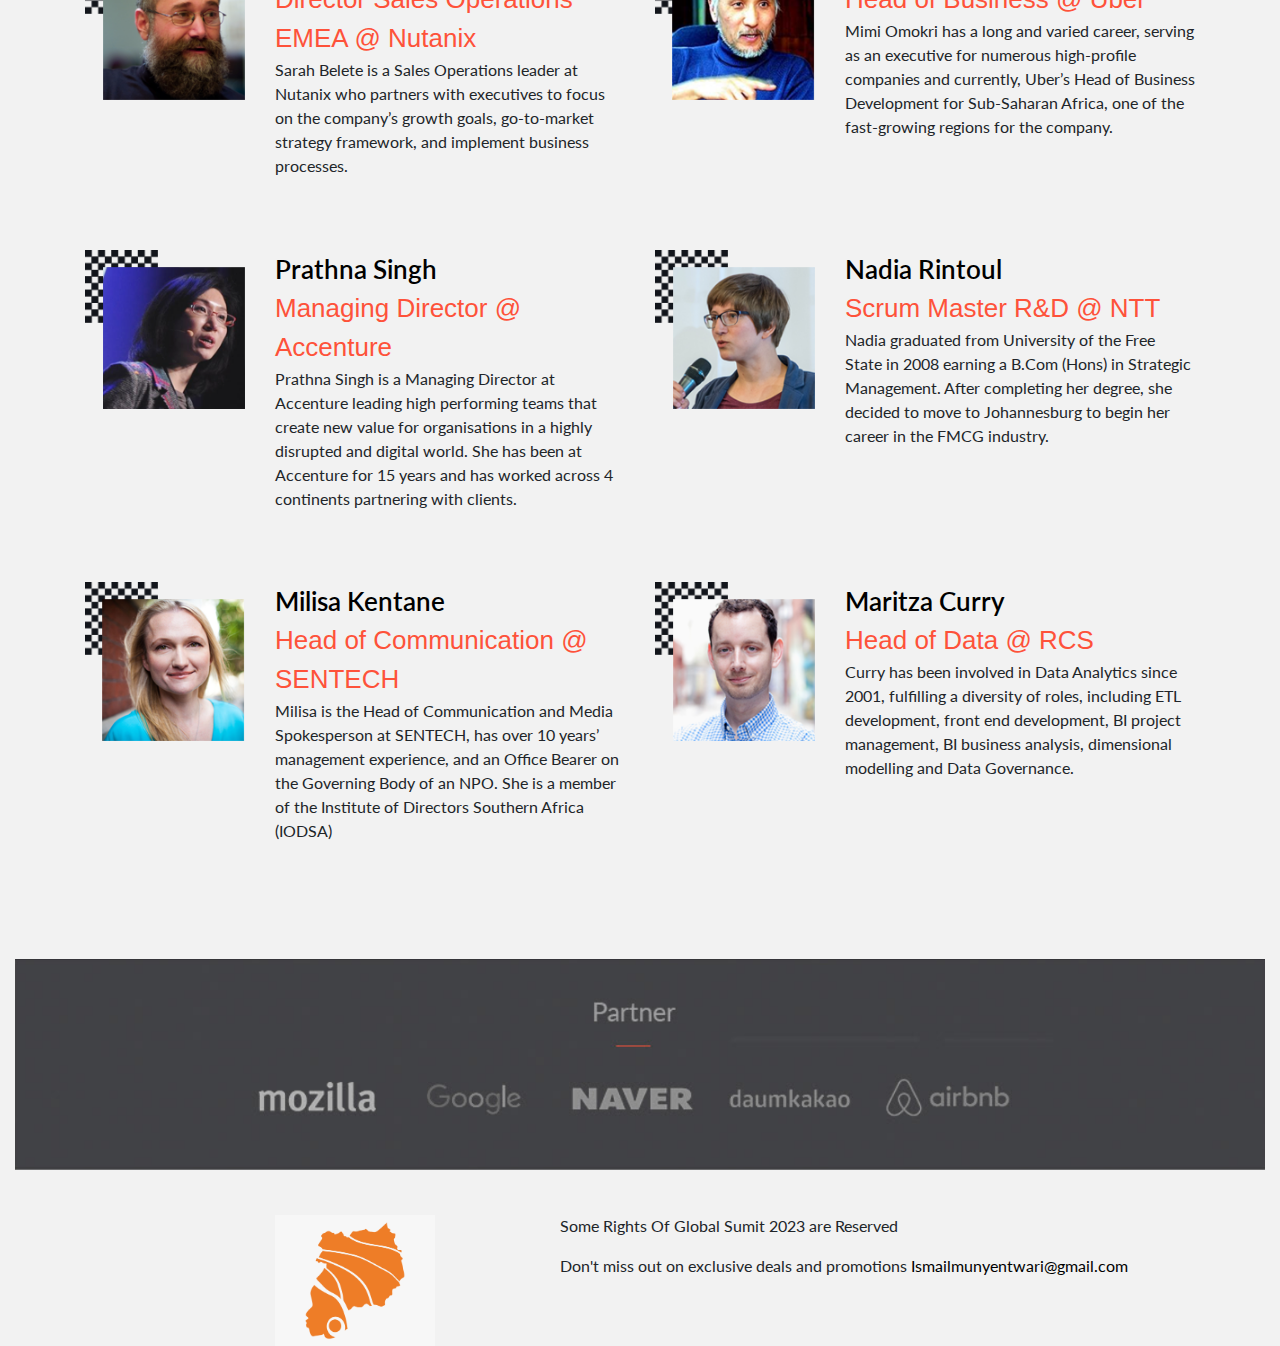
==== commit 46aca905: "removed css errors" ====
--- a/index.html
+++ b/index.html
@@ -43,7 +43,7 @@
         <div class="row lower_navigation">
             <div class="col-1"></div>
             <div class="col-2 about_logo">
-                <img src="images/about_logo.png" alt="">
+                <img src="images/women.png" alt="">
             </div>
             <div class="col-1"></div>
             <div class="col-8">
@@ -123,17 +123,16 @@
                     <div class="row">
                         <div class="col-1 desk-div"></div>
                         <div class="col-11">
-                            <h1 class="main_header">Creative Commons
-                                <br> Global Summit 2022</h1>
+                            <h1 class="main_header">African women in tech group <br> launches to support diversity</h1>
                         </div>
                     </div>
                     <div class="row">
                         <div class="col-1 desk-div"></div>
                         <div class="col-11 main_paragraph">
                             <p>
-                                A fun festival where people from more than 80 countries who believe in the value of sharing and openness and create positive
-                                change gather and share ideas will be held in Korea in October.
+                                There is a significant gap of representation of women in the technology field in Africa, and having a support group in place that focuses on African women can be very beneficial to fill this gap.
                             </p>
+                            <p>This group can also be a great platform to empower and inspire young women to pursue careers in technology and to become role models, by highlighting the successes and contributions of African women in the field, and providing access to mentorship and networking opportunities with successful female tech leaders</p>
 
                         </div>
                     </div>
@@ -142,7 +141,7 @@
                         <div class="col-7 bottom-header">
                             <p>
                                 <span class="header-paragraph">2023.10.15(THU)-16(FRI)</span>
-                                <br> @ National Museum of Korea, Art Center Nabi, etc.</p>
+                                <br> @African women in tech group launches to support diversity and inclusion.</p>
                         </div>
                     </div>
 
@@ -160,7 +159,7 @@
 
                         <center>
 
-                            <h2>Main Program</h2>
+                            <h2>Activities</h2>
                         </center>
 
                     </div>
@@ -175,47 +174,45 @@
                                     </center>
                                 </div>
                                 <center>
-                                    <h3>Conference</h3>
-                                </center>
-                                <p>Listen to lectures from speakers from around the world and learn about the latest trends
-                                    in the world</p>
+                                    <h3>Virtual events</h3>
+                                </center>
+                                <p>Many organizations and companies in Africa's technology sector have been turning to virtual events and conferences.</p>
                             </div>
                             <div class="col-2">
                                 <center>
                                     <img src="images/program_icon_04.png" alt="">
                                 </center>
                                 <center>
-                                    <h3>cc exhibition</h3>
-                                </center>
-                                <p>Listen to lectures from speakers from around the world and learn about the latest trends
-                                    in the world</p>
+                                    <h3>Funding</h3>
+                                </center>
+                                <p>Economic downturn caused by the pandemic, many venture capitalists and angel investors have continued to invest.</p>
                             </div>
                             <div class="col-2">
                                 <center>
                                     <img src="images/program_icon_03.png" alt="">
                                 </center>
                                 <center>
-                                    <h3>forum</h3>
-                                </center>
-                                <p>Let's meet the creations of artists from various fields who share the open spirit of CC</p>
+                                    <h3>Collaboration</h3>
+                                </center>
+                                <p> With many companies and organizations forced to adopt remote working during the pandemic.</p>
                             </div>
                             <div class="col-2">
                                 <center>
                                     <img src="images/program_icon_04.png" alt="">
                                 </center>
                                 <center>
-                                    <h3>Workshop</h3>
-                                </center>
-                                <p>We have time to share our thoughts and opinions with experts by topic.</p>
+                                    <h3>Innovation</h3>
+                                </center>
+                                <p>Even though the pandemic has had negative effects on the economy, it has also created new opportunities for innovating</p>
                             </div>
                             <div class="col-2">
                                 <center>
                                     <img src="images/program_icon_05.png" alt="">
                                 </center>
                                 <center>
-                                    <h3>cc party</h3>
-                                </center>
-                                <p>Create opportunities to freely network with CC personnel from around the world.</p>
+                                    <h3> support</h3>
+                                </center>
+                                <p>Governments in Africa have been investing in technology-based initiatives to support the development of the sector.</p>
                             </div>
 
                         </div>
@@ -235,11 +232,10 @@
                                     </div>
 
                                     <div class="col-4">
-                                        <h3>Conference</h3>
-                                    </div>
-                                    <div class="col-5">
-                                        <p>Listen to lectures from speakers from around the world and learn about the latest
-                                            trends in the world</p>
+                                        <h3>Virtual events</h3>
+                                    </div>
+                                    <div class="col-5">
+                                        <p>Many organizations and companies in Africa's technology sector have been turning to virtual events and conferences.</p>
                                     </div>
                                 </div>
                             </div>
@@ -250,12 +246,11 @@
                                         <img src="images/program_icon_04.png" alt="">
                                     </div>
                                     <div class="col-4">
-                                        <h3>cc exhibition</h3>
-                                    </div>
-
-                                    <div class="col-5">
-                                        <p>Listen to lectures from speakers from around the world and learn about the latest
-                                            trends in the world</p>
+                                        <h3>Funding</h3>
+                                    </div>
+
+                                    <div class="col-5">
+                                        <p>Economic downturn caused by the pandemic, many venture capitalists and angel investors have continued to invest.</p>
                                     </div>
                                 </div>
                             </div>
@@ -268,12 +263,11 @@
 
 
                                     <div class="col-4">
-                                        <h3>forum</h3>
-                                    </div>
-
-                                    <div class="col-5">
-                                        <p>Let's meet the creations of artists from various fields who share the open spirit
-                                            of CC</p>
+                                        <h3>Collaboration</h3>
+                                    </div>
+
+                                    <div class="col-5">
+                                        <p>With many companies and organizations forced to adopt remote working during the pandemic.</p>
                                     </div>
                                 </div>
                             </div>
@@ -286,11 +280,11 @@
 
 
                                     <div class="col-4">
-                                        <h3>Workshop</h3>
-                                    </div>
-
-                                    <div class="col-5">
-                                        <p>We have time to share our thoughts and opinions with experts by topic.</p>
+                                        <h3>Innovation</h3>
+                                    </div>
+
+                                    <div class="col-5">
+                                        <p>Even though the pandemic has had negative effects on the economy, it has also created new opportunities for innovating.</p>
                                     </div>
                                 </div>
                             </div>
@@ -303,11 +297,11 @@
                                     </div>
 
                                     <div class="col-4">
-                                        <h3>cc party</h3>
-                                    </div>
-
-                                    <div class="col-5">
-                                        <p>Create opportunities to freely network with CC personnel from around the world.</p>
+                                        <h3>Support</h3>
+                                    </div>
+
+                                    <div class="col-5">
+                                        <p>Governments in Africa have been investing in technology-based initiatives to support the development of the sector.</p>
                                     </div>
                                 </div>
                             </div>
@@ -344,120 +338,8 @@
             <!--Down section-->
             <section class="container down_section" id="desktop_speakers">
 
-
-                <div class="row">
-                    <div class="col-12">
-                        <center>
-                            <h2>Featured speakers</h2>
-                        </center>
-                    </div>
-                </div>
-
-                <div class="row speakers_cards">
-                    <div class="col-6">
-                        <div class="row">
-                            <div class="col-4 speakers">
-                                <img src="images/speaker_01.png" alt="">
-                            </div>
-                            <div class="col-8">
-                                <p>
-                                    <span class="name">yohai benkler</span>
-                                    <br>
-                                    <span class="proffesionalism">
-                                        professor at Harvard Law School
-                                    </span>
-                                    <br> Focusing on a collaborative approach in a networked environment, he created the concept
-                                    of co-production based on sharing, such as open source software and Wikipedia.</p>
-                            </div>
-                        </div>
-                    </div>
-                    <div class="col-6">
-                        <div class="row speakers">
-                            <div class="col-4">
-                                <img src="images/speaker_02.png" alt="">
-                            </div>
-                            <div class="col-8">
-                                <p>
-                                    <span class="name">yohai benkler</span>
-                                    <br>
-                                    <span class="proffesionalism">professor at Harvard Law School</span>
-                                    <br> Focusing on a collaborative approach in a networked environment, he created the concept
-                                    of co-production based on sharing, such as open source software and Wikipedia.</p>
-                            </div>
-                        </div>
-                    </div>
-                </div>
-
-                <div class="row speakers_cards">
-                    <div class="col-6">
-                        <div class="row">
-                            <div class="col-4 speakers">
-                                <img src="images/speaker_03.png" alt="">
-                            </div>
-                            <div class="col-8">
-                                <p>
-                                    <span class="name">yohai benkler</span>
-                                    <br>
-                                    <span class="proffesionalism">
-                                        professor at Harvard Law School
-                                    </span>
-                                    <br> Focusing on a collaborative approach in a networked environment, he created the concept
-                                    of co-production based on sharing, such as open source software and Wikipedia.</p>
-                            </div>
-                        </div>
-                    </div>
-                    <div class="col-6">
-                        <div class="row speakers">
-                            <div class="col-4">
-                                <img src="images/speaker_04.png" alt="">
-                            </div>
-                            <div class="col-8">
-                                <p>
-                                    <span class="name">yohai benkler</span>
-                                    <br>
-                                    <span class="proffesionalism">professor at Harvard Law School</span>
-                                    <br> Focusing on a collaborative approach in a networked environment, he created the concept
-                                    of co-production based on sharing, such as open source software and Wikipedia.</p>
-                            </div>
-                        </div>
-                    </div>
-                </div>
-
-
-                <div class="row speakers_cards">
-                    <div class="col-6">
-                        <div class="row">
-                            <div class="col-4 speakers">
-                                <img src="images/speaker_05.png" alt="">
-                            </div>
-                            <div class="col-8">
-                                <p>
-                                    <span class="name">yohai benkler</span>
-                                    <br>
-                                    <span class="proffesionalism">
-                                        professor at Harvard Law School
-                                    </span>
-                                    <br> Focusing on a collaborative approach in a networked environment, he created the concept
-                                    of co-production based on sharing, such as open source software and Wikipedia.</p>
-                            </div>
-                        </div>
-                    </div>
-                    <div class="col-6">
-                        <div class="row speakers">
-                            <div class="col-4">
-                                <img src="images/speaker_06.png" alt="">
-                            </div>
-                            <div class="col-8">
-                                <p>
-                                    <span class="name">yohai benkler</span>
-                                    <br>
-                                    <span class="proffesionalism">professor at Harvard Law School</span>
-                                    <br> Focusing on a collaborative approach in a networked environment, he created the concept
-                                    of co-production based on sharing, such as open source software and Wikipedia.</p>
-                            </div>
-                        </div>
-                    </div>
-                </div>
+      <!--contents of speaker cards coming from DOM in javascript-->
+                
 
             </section>
             <!--Mobile speaker parts-->
@@ -465,162 +347,7 @@
             <section class="container down_section" id="mobile_skpeakers">
 
 
-                <div class="row">
-                    <div class="col-12">
-                        <center>
-                            <h2>Featured speakers</h2>
-                        </center>
-                    </div>
-                </div>
-
-                <div class="row speakers_cards">
-                    <div class="row">
-                        <div class="col-12">
-                            <div class="row">
-                                <div class="col-4 speakers">
-                                    <img src="images/speaker_01.png" alt="">
-                                </div>
-                                <div class="col-8">
-                                    <p>
-                                        <span class="name">yohai benkler</span>
-                                        <br>
-                                        <span class="proffesionalism">
-                                            professor at Harvard Law School
-                                        </span>
-                                        <br> Focusing on a collaborative approach in a networked environment, he created the
-                                        concept of co-production based on sharing, such as open source software and Wikipedia.</p>
-                                </div>
-                            </div>
-                        </div>
-                    </div>
-
-                    <div class="row">
-                        <div class="col-12">
-                            <div class="row">
-                                <div class="col-4 speakers">
-                                    <img src="images/speaker_02.png" alt="">
-                                </div>
-                                <div class="col-8">
-                                    <p>
-                                        <span class="name">yohai benkler</span>
-                                        <br>
-                                        <span class="proffesionalism">
-                                            professor at Harvard Law School
-                                        </span>
-                                        <br> Focusing on a collaborative approach in a networked environment, he created the
-                                        concept of co-production based on sharing, such as open source software and Wikipedia.</p>
-                                </div>
-                            </div>
-                        </div>
-                    </div>
-
-                    <!--Hiden speakers section in Mobile version-->
-                    <div class="row">
-                        <div class="col-1"></div>
-                        <div class="col-11" id="click_more">
-                            <p class="more_button">click for More </p>
-                        </div>
-                    </div>
-                    <!--Hiden speakers section in Mobile version-->
-
-                    <section class="hiden">
-                        <div class="row">
-                            <div class="col-12">
-                                <div class="row">
-                                    <div class="col-4 speakers">
-                                        <img src="images/speaker_03.png" alt="">
-                                    </div>
-                                    <div class="col-8">
-                                        <p>
-                                            <span class="name">yohai benkler</span>
-                                            <br>
-                                            <span class="proffesionalism">
-                                                professor at Harvard Law School
-                                            </span>
-                                            <br> Focusing on a collaborative approach in a networked environment, he created
-                                            the concept of co-production based on sharing, such as open source software and
-                                            Wikipedia.</p>
-                                    </div>
-                                </div>
-                            </div>
-                        </div>
-
-
-
-                        <div class="row">
-                            <div class="col-12">
-                                <div class="row">
-                                    <div class="col-4 speakers">
-                                        <img src="images/speaker_04.png" alt="">
-                                    </div>
-                                    <div class="col-8">
-                                        <p>
-                                            <span class="name">yohai benkler</span>
-                                            <br>
-                                            <span class="proffesionalism">
-                                                professor at Harvard Law School
-                                            </span>
-                                            <br> Focusing on a collaborative approach in a networked environment, he created
-                                            the concept of co-production based on sharing, such as open source software and
-                                            Wikipedia.</p>
-                                    </div>
-                                </div>
-                            </div>
-                        </div>
-
-
-                        <div class="row">
-                            <div class="col-12">
-                                <div class="row">
-                                    <div class="col-4 speakers">
-                                        <img src="images/speaker_05.png" alt="">
-                                    </div>
-                                    <div class="col-8">
-                                        <p>
-                                            <span class="name">yohai benkler</span>
-                                            <br>
-                                            <span class="proffesionalism">
-                                                professor at Harvard Law School
-                                            </span>
-                                            <br> Focusing on a collaborative approach in a networked environment, he created
-                                            the concept of co-production based on sharing, such as open source software and
-                                            Wikipedia.</p>
-                                    </div>
-                                </div>
-                            </div>
-                        </div>
-
-
-
-                        <div class="row">
-                            <div class="col-12">
-                                <div class="row">
-                                    <div class="col-4 speakers">
-                                        <img src="images/speaker_06.png" alt="">
-                                    </div>
-                                    <div class="col-8">
-                                        <p>
-                                            <span class="name">yohai benkler</span>
-                                            <br>
-                                            <span class="proffesionalism">
-                                                professor at Harvard Law School
-                                            </span>
-                                            <br> Focusing on a collaborative approach in a networked environment, he created
-                                            the concept of co-production based on sharing, such as open source software and
-                                            Wikipedia.</p>
-                                    </div>
-                                </div>
-                            </div>
-                        </div>
-                        <!--Hiden speakers section in Mobile version-->
-
-                        <div class="row">
-
-                            <div class="col-8" id="click_less">
-                                <p class="more_button">click for less </p>
-                            </div>
-                        </div>
-                    </section>
+                    
             </section>
             <!-- partners -->
             <div class="w-100 partners">
@@ -633,11 +360,11 @@
                 <div class="row">
                     <div class="col-2"></div>
                     <div class="col-2 footer-logo-1">
-                        <img src="./images/logo.png" alt="">
+                        <img src="./images/women.png" alt="">
                     </div>
                     <div class="col-1"></div>
                     <div class="col-7">
-                        <p>Some Rights Of Global Sumit 2023 are Reserved</p>
+                        <p class="Rights">Some Rights Of Global Sumit 2023 are Reserved</p>
                         <p class="footer_paragraph_gmail_home">Don't miss out on exclusive deals and promotions
                             <a href="##">Ismailmunyentwari@gmail.com</a>
                         </p>
@@ -658,6 +385,9 @@
             <script src="https://stackpath.bootstrapcdn.com/bootstrap/4.5.2/js/bootstrap.min.js" integrity="sha384-B4gt1jrGC7Jh4AgTPSdUtOBvfO8shuf57BaghqFfPlYxofvL8/KUEfYiJOMMV+rV"
                 crossorigin="anonymous"></script>
             <script src="main.js"></script>
+            <script src="speaker_load_mobile.js"></script>
+            <script src="speakersload.js"></script>
+            <script src="TogglingButtons.js"> </script>
 </body>
 
 </html>--- a/css/main.css
+++ b/css/main.css
@@ -1,520 +1,615 @@
-*{
-    margin:0;
-    padding:0;
-    box-sizing: border-box;
-    font-family: 'Lato', sans-serif;
-}
-body{
-    background-color:#f2f2f2;
-    overflow-x: hidden;
-}
-.top_navigation{
-    height:2rem;
-    background:#3e3e3e;
-    
-}
-.top_navigation ul{
-    display:flex;
-}
-.top_navigation ul li{
- color:white;
- margin-right:5%;
- list-style-type:none;
-}
-
-
-.lower_navigation{
-    height:auto;
+* {
+  margin: 0;
+  padding: 0;
+  box-sizing: border-box;
+  font-family: 'Lato', sans-serif;
+}
+
+body {
+  background-color: #f2f2f2;
+  overflow-x: hidden;
+}
+
+.top_navigation {
+  height: 2rem;
+  background: #3e3e3e;
+}
+
+.top_navigation ul {
+  display: flex;
+}
+
+.top_navigation ul li {
+  color: white;
+  margin-right: 5%;
+  list-style-type: none;
+}
+
+.lower_navigation {
+  height: auto;
+  display: flex;
+  align-items: center;
+  background: #fff;
+}
+
+.lower_navigation ul {
+  display: flex;
+  align-items: center;
+  justify-content: space-between;
+  padding-right: 8%;
+}
+
+.lower_navigation ul li {
+  list-style-type: none;
+}
+
+a {
+  text-decoration: none;
+}
+
+.footer_paragraph_gmail_home a {
+  color: #000;
+}
+
+.organisation a {
+  font-weight: bold;
+  text-decoration: none;
+  color: #000;
+}
+
+.footer_paragraph_gmail a {
+  color: #fff;
+}
+
+.email_footer a {
+  text-decoration: none;
+  color: white;
+}
+
+.down_part span a {
+  color: white;
+  text-decoration: underline;
+  font-size: 18px;
+  font-family: 'lato', sans-serif;
+}
+
+.lower_navigation ul li a {
+  text-decoration: none;
+  color: #3e3e3e;
+  font-family: 'poppins', sans-serif;
+  font-weight: 500;
+  font-size: 17px;
+}
+
+.lower_navigation ul li:nth-child(6) {
+  border: 4px solid red;
+  padding: 1% 1%;
+  margin-top: 1%;
+}
+
+.about_logo img {
+  height: 70px;
+}
+
+.main-section {
+  height: auto;
+  padding-bottom: 10%;
+  background-image:url('images/background.png');background-repeat:no-repeat;background-size:cover;
+}
+
+.main_header {
+  font-size: 45px;
+  color: #ec5242;
+  font-weight: bold;
+  padding-top: 6%;
+}
+
+.main_paragraph {
+  background-color: #f7f7f7;
+  padding: 2% 2%;
+  border: 6px solid white;
+}
+
+.main_paragraph p {
+  color: #6d6d6d;
+}
+
+.bottom-header {
+  padding-top: 2%;
+}
+
+.bottom-header .header-paragraph {
+  font-family: 'lato', sans-serif;
+  font-size: 22px;
+  color: #6d6d6d;
+}
+
+.bottom-header p {
+  font-family: 'lato', sans-serif;
+  font-size: 17px;
+  font-weight: bold;
+  color: #6d6d6d;
+}
+
+.midder_section {
+  padding-bottom: 7%;
+  background-image:url('images/program-bg.png');background-repeat:no-repeat;
+  background-size:cover;
+  height: auto;
+}
+
+.midder_section h2 {
+  text-align: center;
+  padding-top: 5%;
+  width: 17%;
+  padding-bottom: 1%;
+  border-bottom: 4px solid #ec5242;
+  font-size: 30px;
+  justify-content: center;
+  font-family: 'lato', sans-serif;
+  color: #fff;
+}
+
+.cards-container {
+  display: flex;
+  justify-content: center;
+  gap: 1% !important;
+}
+
+.cards {
+  display: flex;
+  margin-top: 5%;
+  justify-content: center;
+  gap: 0.5%;
+}
+
+.cards div {
+  background-color: #3d404783;
+}
+
+.cards .col-2:hover {
+  border: 2px solid white;
+}
+
+.cards div p {
+  color: white;
+  font-weight: 500;
+}
+
+.cards div h3 {
+  color: #ec5242;
+  font-family: 'lato', sans-serif;
+  font-size: 16px;
+}
+
+.down_part {
+  margin-top: 8%;
+  display: flex;
+  justify-content: center;
+}
+
+.down_section {
+  height: auto;
+  padding-bottom: 8%;
+}
+
+.down_section h2 {
+  text-align: center;
+  padding-top: 5%;
+  width: 22%;
+  padding-bottom: 1%;
+  border-bottom: 4px solid #ec5242;
+  font-size: 30px;
+  justify-content: center;
+  font-family: 'lato', sans-serif;
+  color: #000;
+}
+
+.speakers img {
+  width: 100%;
+}
+
+.speakers_cards {
+  margin-top: 5%;
+}
+
+.name {
+  color: #000;
+  font-size: 26px;
+  font-weight: 600;
+}
+
+.proffesionalism {
+  color: #fe523a;
+  font-size: 26px;
+  font-weight: 500;
+  font-family: 'lato-italic', sans-serif;
+}
+
+.partners {
+  height: auto;
+}
+
+.partners img {
+  width: 100%;
+}
+
+.home_footer {
+  padding-top: 3%;
+}
+
+.footer-logo-1 {
+  padding-top: 4%;
+  height: 10vh;
+  padding-bottom: 3%;
+}
+
+.footer-logo-1 img {
+  width: 100%;
+}
+
+/* ---------------------------ABOUT PAGE ------------------- */
+
+.about_header {
+  font-size: 45px;
+  color: #f44336;
+  font-weight: 900;
+  text-transform: uppercase;
+  padding-top: 8%;
+}
+
+.about_paraghraph {
+  text-align: center;
+  padding-top: 3%;
+  font-size: 20px;
+}
+
+.organisation a:hover {
+  text-decoration: underline;
+}
+
+.about_span {
+  color: #f44336;
+}
+
+.about_paragraph_second {
+  background-color: white;
+  font-size: 18px;
+  color: rgb(51, 51, 51);
+  padding: 5%;
+  text-align: center;
+  margin-top: 7%;
+}
+
+.about_paragraph_box {
+  text-align: center;
+  font-weight: 900;
+}
+
+.about_buttom_paragraph {
+  text-align: center;
+  padding-top: 4%;
+}
+
+.about_middle_section {
+  background-color: white;
+  padding-top: 2%;
+  font-size: 30px;
+}
+
+.about_divider {
+  width: 60px;
+  height: 3px;
+  background-color: #ec5242;
+  margin-left: 7%;
+  margin-top: 2%;
+}
+
+.about_midlle_image img {
+  width: 100%;
+  padding-top: 4%;
+  padding-bottom: 4%;
+}
+
+.border_line {
+  border-bottom: 2px solid rgb(223, 223, 223);
+}
+
+.about_submit_section {
+  background-color: white;
+  padding-top: 2%;
+  height: auto;
+}
+
+.about_header_submit h2 {
+  color: rgb(51, 51, 51);
+  font-size: 24px;
+  font-weight: 700;
+}
+
+.submit_divider {
+  width: 60px;
+  height: 3px;
+  background-color: #ec5242;
+  margin-top: 2%;
+}
+
+.images_section {
+  margin-top: 5%;
+}
+
+.footer-logo img {
+  width: 30%;
+}
+
+.images-section img {
+  width: 100%;
+}
+
+.images-section img:hover {
+  filter: grayscale(1);
+}
+
+.about_footer {
+  margin-top: 10%;
+  background: #2e2e2e;
+  color: #fff;
+  font-size: 20px;
+  height: 20vh;
+  padding-top: 4%;
+  padding-bottom: 8%;
+}
+
+.footer_flex {
+  display: flex;
+  justify-content: space-between;
+  align-items: center;
+}
+
+.Rights {
+  padding-top: 7%;
+}
+
+/* ..........Responsivenes.............  */
+
+.hambuger {
+  display: none;
+}
+
+.cards-mobile {
+  display: none;
+}
+
+.join_summit {
+  display: none;
+}
+
+#mobile_skpeakers {
+  display: none;
+}
+
+.foot_home {
+  display: block;
+}
+
+#hide_images {
+  display: none;
+}
+
+@media screen and (max-width: 768px) {
+  .lower_navigation,
+  .top_navigation {
+    display: none;
+  }
+
+  .hambuger {
+    display: block;
+  }
+
+  .partners {
+    display: none;
+  }
+
+  .hambuger-menu {
+    padding-top: 6%;
+  }
+
+  .desk-div {
+    display: none;
+  }
+
+  /* .............cards.............. */
+
+  .cards-mobile {
+    display: block;
+  }
+
+  .cards-container {
+    display: none;
+  }
+
+  .card-contents {
     display: flex;
-    align-items:center;
-    background:#ffffff;
-
-}
-.lower_navigation ul{
-    display:flex;
-    align-items:center;
-    justify-content:space-between;
-    padding-right:8%;
-    
-}
-.lower_navigation ul li {
- list-style-type:none;
-}
-.lower_navigation ul li a{
-    text-decoration:none;
-    color: #3e3e3e;
-    font-family: 'poppins', sans-serif;
-    font-weight:500;
-    font-size:17px;
-   }
-.lower_navigation ul li:nth-child(6){
-    border:4px solid red;
-    padding: 1% 1%;
-    margin-top:1%;
-   }
-   .about_logo img{
-       height:70px;
-
-   }
-   .main-section{
-       height:auto;
-       padding-bottom:10%;
-       
-       
-   }
-   .main_header{
-       font-size:45px;
-       color:#ec5242;
-       font-weight:bold;
-       padding-top:6%;
-   }
-   a{
-    text-decoration: none;
-   }
-   .main_paragraph{
-    background-color:#f7f7f7;
-    padding:2% 2%;
-    border:6px solid white;
-}
-   .main_paragraph p{
-       color:#6d6d6d;
-   }
-  .bottom-header{
-      padding-top:2%;
-  }
-   .bottom-header .header-paragraph{
-    font-family:'lato', sans-serif;
-    font-size:22px;
-    color:#6d6d6d;
-    
-   }
-
-   .bottom-header p{
- font-family:'lato', sans-serif;
- font-size:17px;
- font-weight:bold;
- color:#6d6d6d;
- 
-}
-.midder_section{
-    padding-bottom:7%;
-    height:auto;
-}
-.midder_section h2{
-    text-align:center;
-    padding-top:5%;
-    width:17%;
-    padding-bottom:1%;
-    border-bottom:4px solid #ec5242;
-    font-size:30px;
-    justify-content:center;
-    font-family:'lato', sans-serif;
-    color:#ffffff;
-}
-.cards-container{
-    display:flex;
-    justify-content:center;
-    gap:1% !important;
-}
-.cards{
-    display: flex;
-    margin-top:5%;
-    justify-content:center;
-    gap:0.5%;
-}
-.cards div{
-    background-color:#3d404783;  
-}
-.cards .col-2:hover{
-    border:2px solid white; 
-}
-.cards div p{
-    color:white;
-    text-align:center;
-    font-weight:500;
-    
-}
-.cards div h3{
-    color:#ec5242;
-    font-family: 'lato', sans-serif;
-    font-size:16px;
-    
-}
-.down_part{
-    display:flex;
-    justify-content:center;
-}
-.down_part{
-    margin-top:8%;
-}
-.down_part span a{
-    color:white;
-    text-decoration:underline;
-    font-size:18px;
-    font-family:'lato', sans-serif; 
-}
-.down_section{
-    height:auto;
-    padding-bottom:8%;
-}
-
-.down_section h2{
-    text-align:center;
-    padding-top:5%;
-    width:22%;
-    border-width:20%;
-    padding-bottom:1%;
-    border-bottom:4px solid #ec5242;
-    font-size:30px;
-    justify-content:center;
-    font-family:'lato', sans-serif;
-    color:#000000;
-}
-.speakers img{
-    width:100%;
-}
-.speakers_cards{
-    margin-top:5%;
-}
-.name{
-color:#000000;
-font-size:26px;
-font-weight:600;
-}
-.proffesionalism{
-    color:#fe523a;
-    font-size:26px;
-    font-weight:500;
-    font-family:'lato-italic', sans-serif;
-}
-.partners{
-height:auto;
-}
-.partners img{
-    height:20%vh;
-    width:100%;
-}
-.home_footer{
-    padding-top: 3%;
-}
-.footer-logo-1{
-    height:10vh;
-    padding-bottom:3% ;
-}
-.footer-logo-1 img{
-    width:100%;
-}
-.footer_paragraph_gmail_home a{
-    color: #000;
-}
-/* ---------------------------ABOUT PAGE ---------------------------- */
-.about_header{
-    font-size: 50px;
-    color: #f44336;
-    font-weight: 900;
-    text-transform: uppercase;
-    padding-top: 8%;
-}
-.about_paraghraph{
+    align-items: center;
+    justify-content: space-between;
+  }
+
+  .about_paragraph_container p {
+    font-size: 20px;
     text-align: center;
-    padding-top: 3%;
-    font-size: 20px;
-    
-}
-
-.organisation a {
-    font-weight: bold;
-    text-decoration: none;
-    color:#000;
-}
-.organisation a:hover {
-    text-decoration: underline;
-}
-.about_span{
-    color: #f44336;
-}
-.about_paragraph_second{
-    background-color: white;
-    font-size: 18px;
-    color: rgb(51, 51, 51);
-    padding:5%;
+    padding-top: 5%;
+  }
+
+  .submit_paragraph p {
     text-align: center;
-    margin-top: 7%;
-}
-.about_paragraph_box{
-   text-align: center;
-   font-weight: 900;    
-}
-.about_buttom_paragraph{
-    text-align: center;
-    padding-top: 4%;
-}
-.about_middle_section{
-    background-color: white;
-    padding-top: 2%;
-    font-size: 30px;
-
-    
-}
-.about_divider{
-    width: 60px;
-    height: 3px;
-    background-color: #ec5242;
-    margin-left: 7%;
-    margin-top: 2%;
-}
-
-.about_paragraph_container p{
-   font-size: 20px;
-   text-align: center;
-   padding-top: 5%;
-}
-
-.about_midlle_image img{
-    width: 100%;
-    padding-top: 4%;
-    padding-bottom: 4%;
-}
-.border_line{
-  border-bottom: 2px solid rgb(223, 223, 223);;
-}
-.about_submit_section{
-    background-color: white;
-    padding-top: 2%;
-    height: auto;
-}
-.about_header_submit h2{
-    color: rgb(51, 51, 51);
-    font-size: 24px;
-    font-weight: 700;
-    
-}
-.submit_divider{
-    width: 60px;
-    height: 3px;
-    background-color: #ec5242;
-    margin-top: 2%;
-}
-
-.submit_paragraph p{
-    text-align: center;
-    padding-left:2%;
+    padding-left: 2%;
     padding-top: 3%;
     font-weight: bold;
-}
-.images_section{
-    margin-top: 5%;
-}
-.images-section img{
- width: 100%;
- 
- 
-}
-.images-section img:hover{
-    filter: grayscale(1);
-}
-.about_footer{
-    margin-top: 10%;
-    background:#2e2e2e;
+  }
+
+  .cards div p {
+    color: white;
+    text-align: initial;
+    font-weight: 500;
+  }
+
+  .cards .col-11 {
+    margin-bottom: 2%;
+  }
+
+  .join_summit {
+    background: #ec5242;
     color: #fff;
-    font-size: 20px;
-    height: 20vh;
-    padding-top: 2%;
-    padding-bottom:3% ;
-   
-
-}
-.footer-logo img{
-  
-    width: 30%;
-    
-}
-.footer_flex{
+    display: block;
+    display: flex;
+    justify-content: center;
+    font-weight: 600;
+    align-items: center;
+    font-size: 1rem;
+    margin-top: 3%;
+    padding: 7% 0%;
+    border-radius: 4px;
+    height: 8vh;
+  }
+
+  .down_part {
+    display: none;
+  }
+
+  #mobile_skpeakers {
+    display: block;
+  }
+
+  #desktop_speakers {
+    display: none;
+  }
+
+  .footer_home {
+    display: none;
+  }
+
+  .hiden {
+    transform: translate(0%, 0%);
+    display: none;
+    transition: 300ms linear;
+  }
+
+  .more_button {
+    color: #000;
+    display: block;
+    display: flex;
+    flex-direction: row;
+    justify-content: center;
+    font-weight: 600;
+    align-items: center;
+    font-size: 1rem;
+    margin-top: 3%;
+    border: 2px solid black;
+    border-radius: 4px;
+    padding: 1rem 6rem;
+  }
+
+  .drop-down-menu {
+    background: #6d6d6d;
+    position: fixed;
+    z-index: 1;
+    top: 0;
+    left: 0;
+    opacity: 0.88;
+    bottom: 0;
     display: flex;
     justify-content: space-between;
-    align-items: center;
-    
-}
-.footer_paragraph_gmail a {
-    color: #fff; 
-}
-/*..........Responsivenes.............  */ 
-
-.hambuger {
-    display:none;
-}
-.cards-mobile{
-    display:none;
-}
-.join_summit{
-
-    display:none;
-}
-.down_part{
-    display:block;
-}
-#mobile_skpeakers{
-    display: none;
-}
-.partners{
-    display:block;
-}
-.foot_home{
-    display:block;
-}
-
-@media screen and (max-width:768px){
-.lower_navigation,  .top_navigation {
-    display: none;
-}
-.hambuger {
-    display:block;
-}
-.hambuger-menu {
-    padding-top: 6%;
-}
-
-.desk-div {
-    display: none;
-}
-
-/*.............cards..............*/
-
-
-.cards-mobile{
-    display:block;
-}
-.cards-container{
-    display:none;
-}
-.card-contents{
-    display:flex;
-    align-items:center;
-    justify-content:space-between;
-}
-.cards div p{
-    color:white;
-    text-align:initial;
-    font-weight:500;
-    
-}
-.cards .col-11{
-    margin-bottom:2%;
-   
-}
-.join_summit{
-    background: #ec5242;
-    color:#ffffff;
-    display:block;
-    display:flex;
-    justify-content: center;
-    font-weight:600;
-    align-items:center;
-    font-size:1rem; 
-    margin-top:3%;
-    padding:7% 0%;
-    border-radius:4px;
-    height: 8vh;
-}
-.down_part{
-    display:none;
-}
-#mobile_skpeakers{
-    display: block;
-}
-#desktop_speakers{
-    display:none;
-}
-.partners{
-    display:none;
-}
-.footer_home{
-    display:none;
-}
-.hiden{
-    transform: translate(0%,0%);
-    display:none;
-    transition:300ms linear;
-}
-.more_button{
-    color:#000000;
-    display:block;
-    display:flex;
-    flex-direction:row;
-    justify-content: center;
-    font-weight:600;
-    align-items:center;
-    font-size:1rem; 
-    margin-top:3%;
-    border:2px solid black;
-    border-radius:4px;
-     padding:1rem 6rem;
-}
-.drop-down-menu{
-    background:#6d6d6d;
-    transform: translate(-16%,0%);
+  }
+
+  .hide-menu {
+    display: none;
+  }
+
+  .close_button {
+    color: white;
+    font-size: 30px;
+    font-weight: bold;
+  }
+
+  .drop-down-menu ul {
+    padding-top: 3%;
+    display: flex;
+    flex-direction: column;
+    gap: 3%;
+  }
+
+  .drop-down-menu ul li {
+    list-style-type: none;
+    font-size: 20px;
+  }
+
+  .drop-down-menu ul li:hover {
+    background-color: #78907776;
+    font-size: 24px;
+  }
+
+  .footer_paragraph_gmail a {
+    font-size: 15px;
+    display: flex;
+  }
+
+  .drop-down-menu ul li a {
+    color: white;
+    text-decoration: none;
+    font-weight: bold;
+  }
+
+  .classoverlay {
+    background: rgba(0, 0, 0, 0.5);
     position: fixed;
-    z-index:1;
-    top:0;
-     opacity:0.88;
-    bottom:0;
-    display:flex;
-    justify-content:space-between;
-
-    }
-    .hide-menu{
-        display: none;
-    }
-   
-        .close_button{
-            color:white;
-            font-size:30px;
-            font-weight:bold;
-        }
-    .drop-down-menu ul{
-        padding-top:3%;
-        display:flex;
-        flex-direction:column;
-        gap:3%;
-        
-        }
-.drop-down-menu ul li{
-list-style-type:none;
-font-size:20px;
-
-}
-.drop-down-menu ul li:hover{
-  background-color:#78907776;
-  font-size:24px;
-  
-    
-    }
-.drop-down-menu ul li a{
-    color: white;
-    text-decoration:none;
-    font-weight:bold;
-    
-    }
-    .classoverlay{
-        background:rgba(0,0, 0,.5);
-        position:fixed;
-        top:0;
-        right:0;
-        transition: 500ms ease-in-out;
-        pointer-events: all;
-        left:0;
-        bottom:0;
-    }
-    /* abaut page responsiveness */
-    .about_header{
+    top: 0;
+    right: 0;
+    transition: 500ms ease-in-out;
+    pointer-events: all;
+    left: 0;
+    bottom: 0;
+  }
+
+  /* about page responsiveness */
+  .about_header {
     font-size: 40px;
     color: #f44336;
     font-weight: 900;
     text-transform: uppercase;
     padding-top: 8%;
-}
-
-}
-
-
-
+  }
+
+  .about_middle_container h2 {
+    text-align: center;
+    position: relative;
+    right: 25%;
+  }
+
+  .about_divider {
+    position: relative;
+    right: 10%;
+  }
+
+  .about_header_submit h2 {
+    text-align: center;
+    position: relative;
+    right: 32%;
+  }
+
+  .submit_divider {
+    position: relative;
+    right: 18%;
+  }
+
+  #hide_images {
+    display: block;
+  }
+
+  #show_images {
+    display: none;
+  }
+
+  .image-item {
+    margin-top: 2%;
+  }
+}
